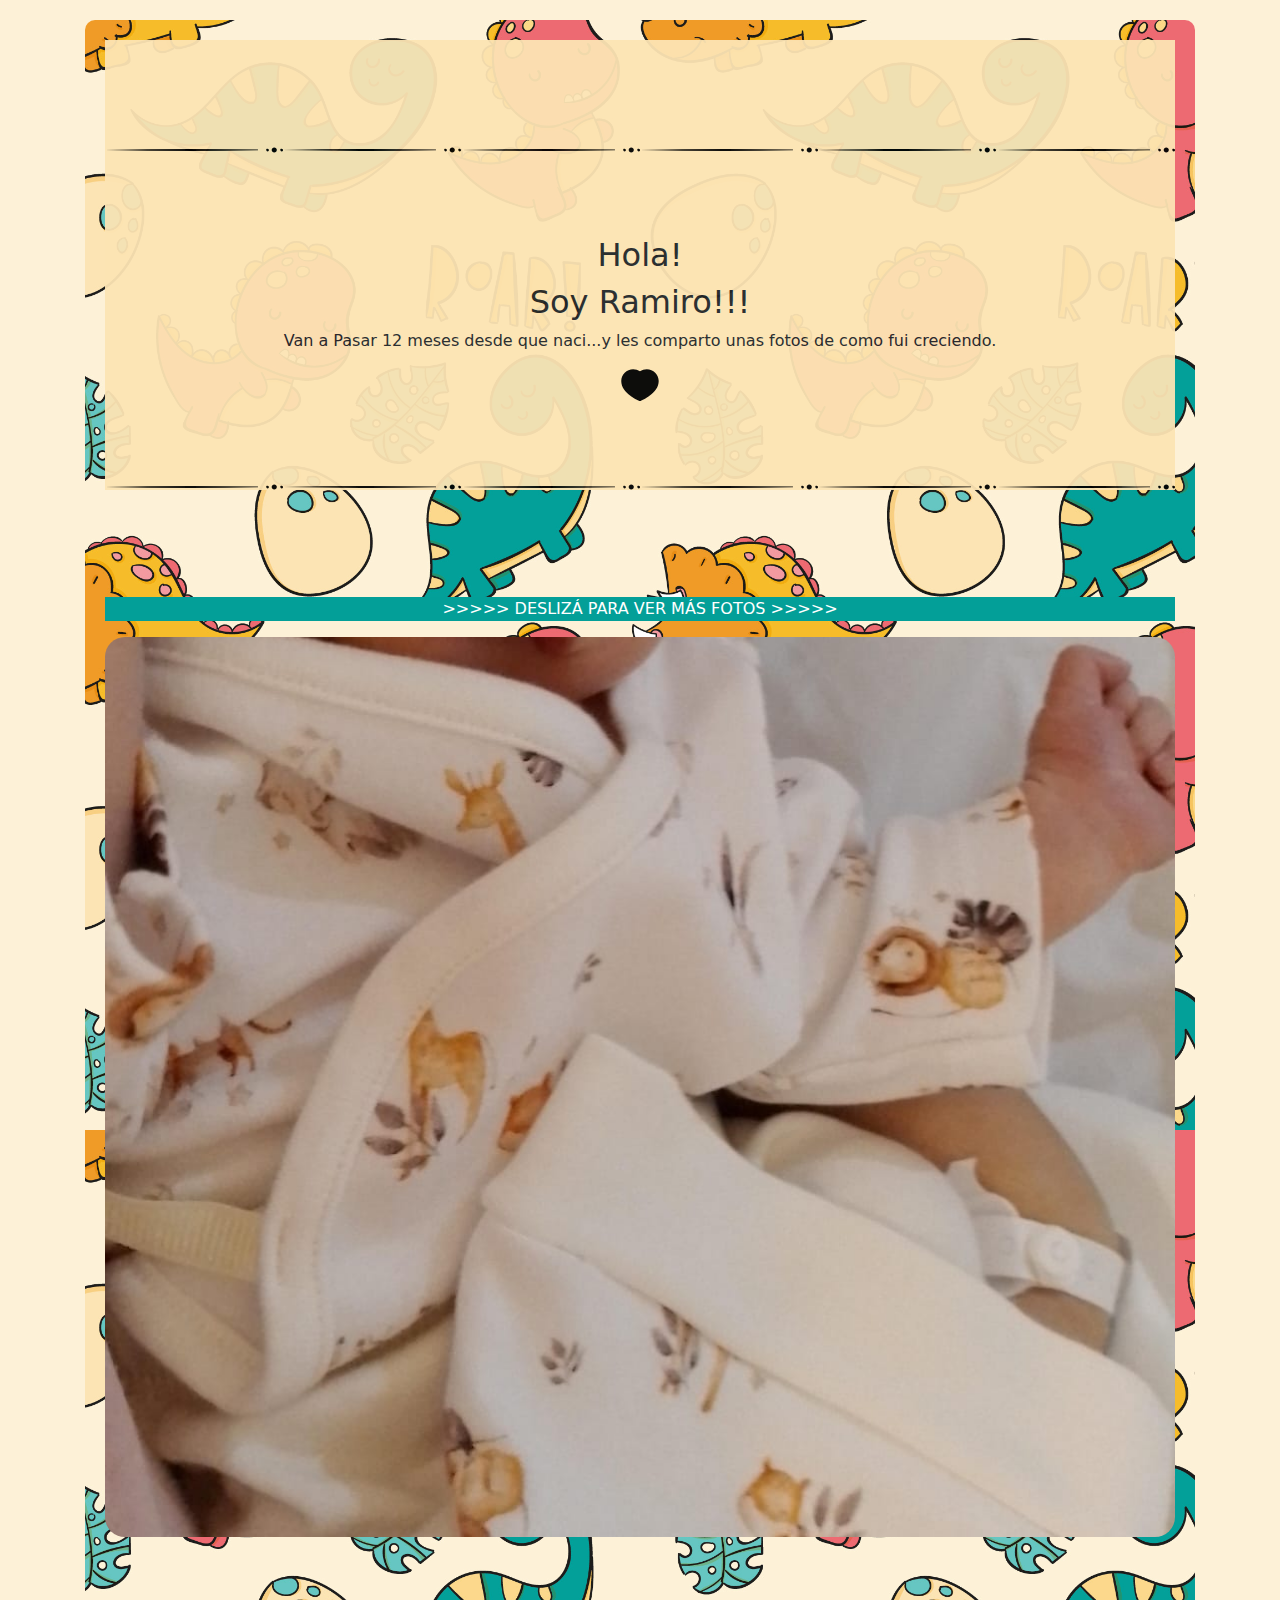
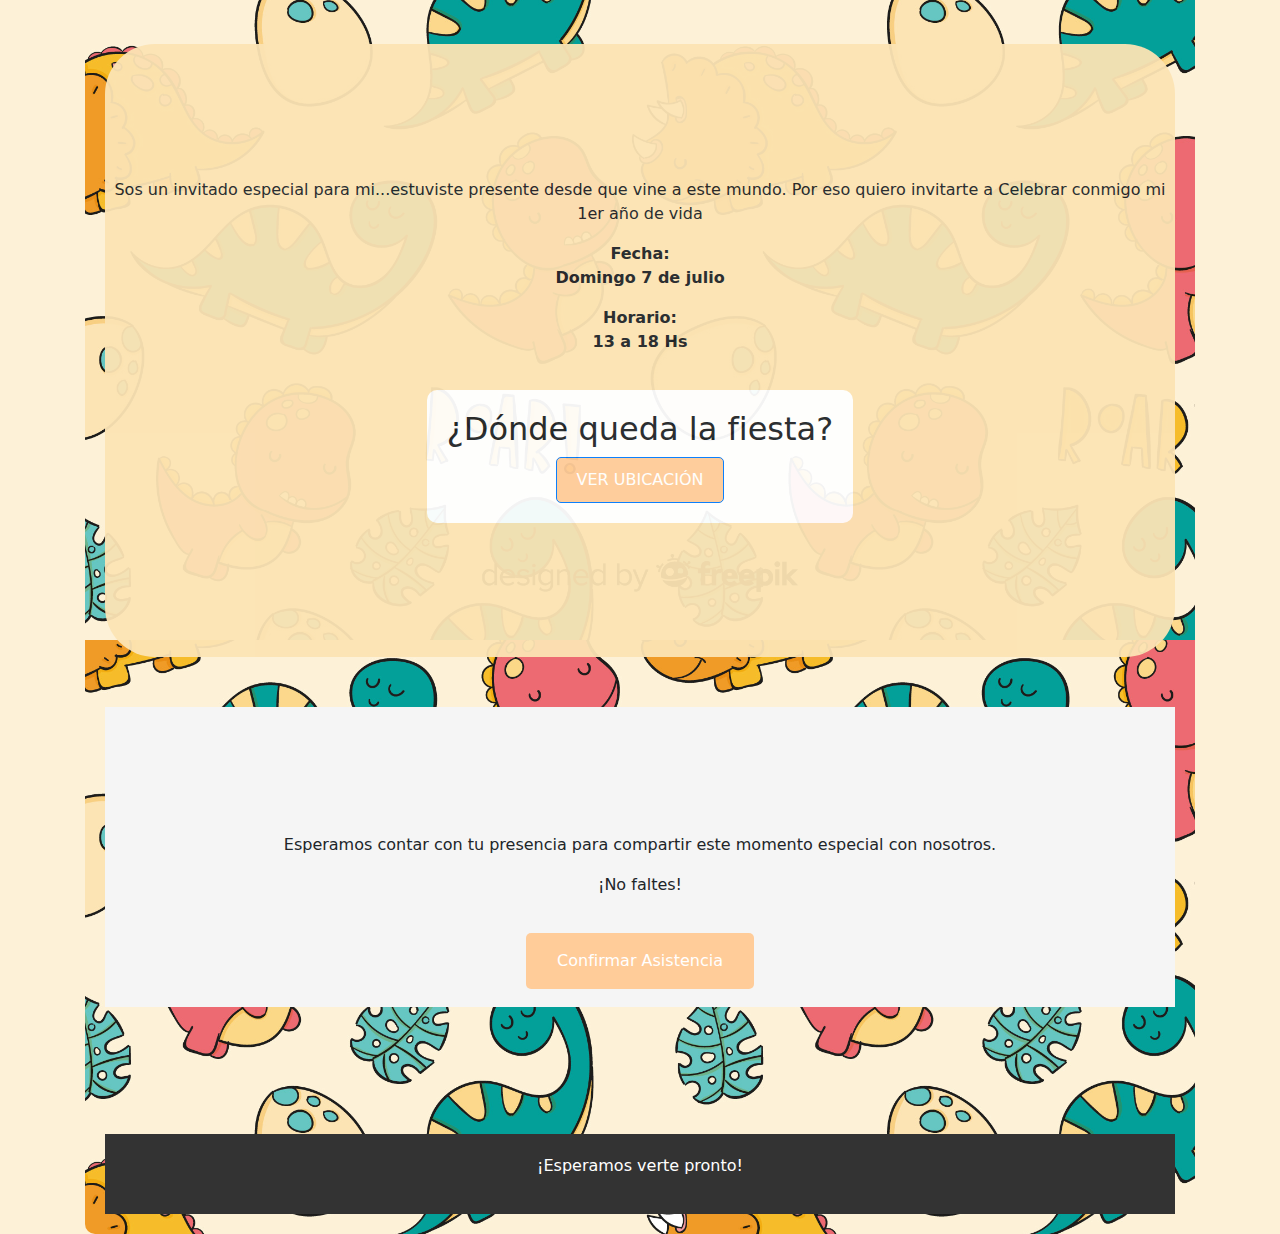
==== pagina-principal.html @ e13255d9 "Update pagina-principal.html" ====
<!DOCTYPE html>
<html lang="es">

<head>
  <meta charset="UTF-8">
  <meta name="viewport" content="width=device-width, initial-scale=1.0">
  <title>¡Invitación al Primer Añito de Ramiro Mena!</title>
  <link rel="stylesheet" href="https://stackpath.bootstrapcdn.com/bootstrap/4.5.2/css/bootstrap.min.css">
  <link rel="stylesheet" href="styles.css">
  <link rel="preconnect" href="https://fonts.googleapis.com">
<link rel="preconnect" href="https://fonts.gstatic.com" crossorigin>
<link href="https://fonts.googleapis.com/css2?family=Roboto+Condensed:ital,wght@0,100..900;1,100..900&display=swap" rel="stylesheet">
</head>

<body>
  <div class="container">
    <!-- <div class="header">
            <h1>¡Invitación al Primer Añito de Ramiro!</h1>
        </div> -->
    <div class="content">
      <section class="bienvenida">
        <div class="adornos-divisor d-flex justify-content-between"><svg xmlns="http://www.w3.org/2000/svg" width=""
            height="6" viewBox="0 0 206 6" fill=""
            data-inject-url="https://www.fixdate.io/invitacion-final/Casamiento-RomiyAri/img/adorno_divisor.svg"
            class="injectable adorno-borde">

            <g clip-path="url(#clip0_301_899)">
              <path
                d="M0.09 3.04997C58.75 4.19997 117.68 4.43997 176.34 3.37997C176.89 3.37997 176.89 2.52997 176.34 2.51997C117.68 1.46997 58.75 1.69997 0.09 2.85997C-0.03 2.85997 -0.03 3.04997 0.09 3.04997Z">
              </path>
              <path
                d="M198.47 2.96C198.47 1.36 197.11 0 195.51 0C193.91 0 192.55 1.35 192.55 2.96C192.55 4.57 193.91 5.92 195.51 5.92C197.11 5.92 198.47 4.57 198.47 2.96Z">
              </path>
              <path
                d="M189.48 2.51999C189.48 2.51999 186.2 0.519992 186.2 2.51999C186.2 5.51999 189.48 5.51999 189.48 2.51999Z">
              </path>
              <path
                d="M205.76 2.51999C205.76 2.51999 202.48 0.519992 202.48 2.51999C202.48 5.51999 205.76 5.51999 205.76 2.51999Z">
              </path>
            </g>

          </svg><svg xmlns="http://www.w3.org/2000/svg" width="" height="6" viewBox="0 0 206 6" fill=""
            data-inject-url="https://www.fixdate.io/invitacion-final/Casamiento-RomiyAri/img/adorno_divisor.svg"
            class="injectable adorno-borde">

            <g clip-path="url(#clip0_301_899)">
              <path
                d="M0.09 3.04997C58.75 4.19997 117.68 4.43997 176.34 3.37997C176.89 3.37997 176.89 2.52997 176.34 2.51997C117.68 1.46997 58.75 1.69997 0.09 2.85997C-0.03 2.85997 -0.03 3.04997 0.09 3.04997Z">
              </path>
              <path
                d="M198.47 2.96C198.47 1.36 197.11 0 195.51 0C193.91 0 192.55 1.35 192.55 2.96C192.55 4.57 193.91 5.92 195.51 5.92C197.11 5.92 198.47 4.57 198.47 2.96Z">
              </path>
              <path
                d="M189.48 2.51999C189.48 2.51999 186.2 0.519992 186.2 2.51999C186.2 5.51999 189.48 5.51999 189.48 2.51999Z">
              </path>
              <path
                d="M205.76 2.51999C205.76 2.51999 202.48 0.519992 202.48 2.51999C202.48 5.51999 205.76 5.51999 205.76 2.51999Z">
              </path>
            </g>

          </svg><svg xmlns="http://www.w3.org/2000/svg" width="" height="6" viewBox="0 0 206 6" fill=""
            data-inject-url="https://www.fixdate.io/invitacion-final/Casamiento-RomiyAri/img/adorno_divisor.svg"
            class="injectable adorno-borde">

            <g clip-path="url(#clip0_301_899)">
              <path
                d="M0.09 3.04997C58.75 4.19997 117.68 4.43997 176.34 3.37997C176.89 3.37997 176.89 2.52997 176.34 2.51997C117.68 1.46997 58.75 1.69997 0.09 2.85997C-0.03 2.85997 -0.03 3.04997 0.09 3.04997Z">
              </path>
              <path
                d="M198.47 2.96C198.47 1.36 197.11 0 195.51 0C193.91 0 192.55 1.35 192.55 2.96C192.55 4.57 193.91 5.92 195.51 5.92C197.11 5.92 198.47 4.57 198.47 2.96Z">
              </path>
              <path
                d="M189.48 2.51999C189.48 2.51999 186.2 0.519992 186.2 2.51999C186.2 5.51999 189.48 5.51999 189.48 2.51999Z">
              </path>
              <path
                d="M205.76 2.51999C205.76 2.51999 202.48 0.519992 202.48 2.51999C202.48 5.51999 205.76 5.51999 205.76 2.51999Z">
              </path>
            </g>

          </svg><svg xmlns="http://www.w3.org/2000/svg" width="" height="6" viewBox="0 0 206 6" fill=""
            data-inject-url="https://www.fixdate.io/invitacion-final/Casamiento-RomiyAri/img/adorno_divisor.svg"
            class="injectable adorno-borde">

            <g clip-path="url(#clip0_301_899)">
              <path
                d="M0.09 3.04997C58.75 4.19997 117.68 4.43997 176.34 3.37997C176.89 3.37997 176.89 2.52997 176.34 2.51997C117.68 1.46997 58.75 1.69997 0.09 2.85997C-0.03 2.85997 -0.03 3.04997 0.09 3.04997Z">
              </path>
              <path
                d="M198.47 2.96C198.47 1.36 197.11 0 195.51 0C193.91 0 192.55 1.35 192.55 2.96C192.55 4.57 193.91 5.92 195.51 5.92C197.11 5.92 198.47 4.57 198.47 2.96Z">
              </path>
              <path
                d="M189.48 2.51999C189.48 2.51999 186.2 0.519992 186.2 2.51999C186.2 5.51999 189.48 5.51999 189.48 2.51999Z">
              </path>
              <path
                d="M205.76 2.51999C205.76 2.51999 202.48 0.519992 202.48 2.51999C202.48 5.51999 205.76 5.51999 205.76 2.51999Z">
              </path>
            </g>

          </svg><svg xmlns="http://www.w3.org/2000/svg" width="" height="6" viewBox="0 0 206 6" fill=""
            data-inject-url="https://www.fixdate.io/invitacion-final/Casamiento-RomiyAri/img/adorno_divisor.svg"
            class="injectable adorno-borde">

            <g clip-path="url(#clip0_301_899)">
              <path
                d="M0.09 3.04997C58.75 4.19997 117.68 4.43997 176.34 3.37997C176.89 3.37997 176.89 2.52997 176.34 2.51997C117.68 1.46997 58.75 1.69997 0.09 2.85997C-0.03 2.85997 -0.03 3.04997 0.09 3.04997Z">
              </path>
              <path
                d="M198.47 2.96C198.47 1.36 197.11 0 195.51 0C193.91 0 192.55 1.35 192.55 2.96C192.55 4.57 193.91 5.92 195.51 5.92C197.11 5.92 198.47 4.57 198.47 2.96Z">
              </path>
              <path
                d="M189.48 2.51999C189.48 2.51999 186.2 0.519992 186.2 2.51999C186.2 5.51999 189.48 5.51999 189.48 2.51999Z">
              </path>
              <path
                d="M205.76 2.51999C205.76 2.51999 202.48 0.519992 202.48 2.51999C202.48 5.51999 205.76 5.51999 205.76 2.51999Z">
              </path>
            </g>

          </svg><svg xmlns="http://www.w3.org/2000/svg" width="" height="6" viewBox="0 0 206 6" fill=""
            data-inject-url="https://www.fixdate.io/invitacion-final/Casamiento-RomiyAri/img/adorno_divisor.svg"
            class="injectable adorno-borde">

            <g clip-path="url(#clip0_301_899)">
              <path
                d="M0.09 3.04997C58.75 4.19997 117.68 4.43997 176.34 3.37997C176.89 3.37997 176.89 2.52997 176.34 2.51997C117.68 1.46997 58.75 1.69997 0.09 2.85997C-0.03 2.85997 -0.03 3.04997 0.09 3.04997Z">
              </path>
              <path
                d="M198.47 2.96C198.47 1.36 197.11 0 195.51 0C193.91 0 192.55 1.35 192.55 2.96C192.55 4.57 193.91 5.92 195.51 5.92C197.11 5.92 198.47 4.57 198.47 2.96Z">
              </path>
              <path
                d="M189.48 2.51999C189.48 2.51999 186.2 0.519992 186.2 2.51999C186.2 5.51999 189.48 5.51999 189.48 2.51999Z">
              </path>
              <path
                d="M205.76 2.51999C205.76 2.51999 202.48 0.519992 202.48 2.51999C202.48 5.51999 205.76 5.51999 205.76 2.51999Z">
              </path>
            </g>

          </svg></div>
        <div class="texto-bienvenida">
          <h2>Hola!</h2>
          <h2>Soy Ramiro!!!</h2>
          <p>Van a Pasar 12 meses desde que naci...y les comparto unas fotos de como fui creciendo.</p>
          <div class="corazon-falta">
            <svg xmlns="http://www.w3.org/2000/svg" viewBox="0 0 38 32" width="38" height="32"
              preserveAspectRatio="xMidYMid meet"
              style="width: 100%; height: 100%; transform: translate3d(0px, 0px, 0px);">
              <defs>
                <clipPath id="__lottie_element_45">
                  <rect width="38" height="32" x="0" y="0"></rect>
                </clipPath>
              </defs>
              <g clip-path="url(#__lottie_element_45)">
                <g class="corazon"
                  transform="matrix(0.8281881213188171,0,0,0.8281881213188171,3.2843027114868164,2.694329261779785)"
                  opacity="1" style="display: block;">
                  <g opacity="1" transform="matrix(1,0,0,1,18.97599983215332,16.06599998474121)">
                    <path fill="rgb(0,0,0)" fill-opacity="1"
                      d=" M-1.1369999647140503,15.593999862670898 C-0.7720000147819519,15.741999626159668 -0.38600000739097595,15.815999984741211 0.0010000000474974513,15.815999984741211 C0.3869999945163727,15.815999984741211 0.7730000019073486,15.741999626159668 1.1369999647140503,15.593999862670898 C1.8550000190734863,15.300999641418457 18.725000381469727,8.284000396728516 18.725000381469727,-4.073999881744385 C18.725000381469727,-10.550000190734863 13.385000228881836,-15.815999984741211 6.820000171661377,-15.815999984741211 C4.349999904632568,-15.815999984741211 1.9789999723434448,-15.067000389099121 0.0010000000474974513,-13.70199966430664 C-1.9780000448226929,-15.067000389099121 -4.348999977111816,-15.815999984741211 -6.817999839782715,-15.815999984741211 C-13.383999824523926,-15.815999984741211 -18.725000381469727,-10.550000190734863 -18.725000381469727,-4.073999881744385 C-18.725000381469727,8.284000396728516 -1.8550000190734863,15.300999641418457 -1.1369999647140503,15.593999862670898z">
                    </path>
                  </g>
                </g>
              </g>
            </svg>
          </div>
        </div>

        <div class="adornos-divisor d-flex justify-content-between"><svg xmlns="http://www.w3.org/2000/svg" width=""
            height="6" viewBox="0 0 206 6" fill=""
            data-inject-url="https://www.fixdate.io/invitacion-final/Casamiento-RomiyAri/img/adorno_divisor.svg"
            class="injectable adorno-borde">

            <g clip-path="url(#clip0_301_899)">
              <path
                d="M0.09 3.04997C58.75 4.19997 117.68 4.43997 176.34 3.37997C176.89 3.37997 176.89 2.52997 176.34 2.51997C117.68 1.46997 58.75 1.69997 0.09 2.85997C-0.03 2.85997 -0.03 3.04997 0.09 3.04997Z">
              </path>
              <path
                d="M198.47 2.96C198.47 1.36 197.11 0 195.51 0C193.91 0 192.55 1.35 192.55 2.96C192.55 4.57 193.91 5.92 195.51 5.92C197.11 5.92 198.47 4.57 198.47 2.96Z">
              </path>
              <path
                d="M189.48 2.51999C189.48 2.51999 186.2 0.519992 186.2 2.51999C186.2 5.51999 189.48 5.51999 189.48 2.51999Z">
              </path>
              <path
                d="M205.76 2.51999C205.76 2.51999 202.48 0.519992 202.48 2.51999C202.48 5.51999 205.76 5.51999 205.76 2.51999Z">
              </path>
            </g>

          </svg><svg xmlns="http://www.w3.org/2000/svg" width="" height="6" viewBox="0 0 206 6" fill=""
            data-inject-url="https://www.fixdate.io/invitacion-final/Casamiento-RomiyAri/img/adorno_divisor.svg"
            class="injectable adorno-borde">

            <g clip-path="url(#clip0_301_899)">
              <path
                d="M0.09 3.04997C58.75 4.19997 117.68 4.43997 176.34 3.37997C176.89 3.37997 176.89 2.52997 176.34 2.51997C117.68 1.46997 58.75 1.69997 0.09 2.85997C-0.03 2.85997 -0.03 3.04997 0.09 3.04997Z">
              </path>
              <path
                d="M198.47 2.96C198.47 1.36 197.11 0 195.51 0C193.91 0 192.55 1.35 192.55 2.96C192.55 4.57 193.91 5.92 195.51 5.92C197.11 5.92 198.47 4.57 198.47 2.96Z">
              </path>
              <path
                d="M189.48 2.51999C189.48 2.51999 186.2 0.519992 186.2 2.51999C186.2 5.51999 189.48 5.51999 189.48 2.51999Z">
              </path>
              <path
                d="M205.76 2.51999C205.76 2.51999 202.48 0.519992 202.48 2.51999C202.48 5.51999 205.76 5.51999 205.76 2.51999Z">
              </path>
            </g>

          </svg><svg xmlns="http://www.w3.org/2000/svg" width="" height="6" viewBox="0 0 206 6" fill=""
            data-inject-url="https://www.fixdate.io/invitacion-final/Casamiento-RomiyAri/img/adorno_divisor.svg"
            class="injectable adorno-borde">

            <g clip-path="url(#clip0_301_899)">
              <path
                d="M0.09 3.04997C58.75 4.19997 117.68 4.43997 176.34 3.37997C176.89 3.37997 176.89 2.52997 176.34 2.51997C117.68 1.46997 58.75 1.69997 0.09 2.85997C-0.03 2.85997 -0.03 3.04997 0.09 3.04997Z">
              </path>
              <path
                d="M198.47 2.96C198.47 1.36 197.11 0 195.51 0C193.91 0 192.55 1.35 192.55 2.96C192.55 4.57 193.91 5.92 195.51 5.92C197.11 5.92 198.47 4.57 198.47 2.96Z">
              </path>
              <path
                d="M189.48 2.51999C189.48 2.51999 186.2 0.519992 186.2 2.51999C186.2 5.51999 189.48 5.51999 189.48 2.51999Z">
              </path>
              <path
                d="M205.76 2.51999C205.76 2.51999 202.48 0.519992 202.48 2.51999C202.48 5.51999 205.76 5.51999 205.76 2.51999Z">
              </path>
            </g>

          </svg><svg xmlns="http://www.w3.org/2000/svg" width="" height="6" viewBox="0 0 206 6" fill=""
            data-inject-url="https://www.fixdate.io/invitacion-final/Casamiento-RomiyAri/img/adorno_divisor.svg"
            class="injectable adorno-borde">

            <g clip-path="url(#clip0_301_899)">
              <path
                d="M0.09 3.04997C58.75 4.19997 117.68 4.43997 176.34 3.37997C176.89 3.37997 176.89 2.52997 176.34 2.51997C117.68 1.46997 58.75 1.69997 0.09 2.85997C-0.03 2.85997 -0.03 3.04997 0.09 3.04997Z">
              </path>
              <path
                d="M198.47 2.96C198.47 1.36 197.11 0 195.51 0C193.91 0 192.55 1.35 192.55 2.96C192.55 4.57 193.91 5.92 195.51 5.92C197.11 5.92 198.47 4.57 198.47 2.96Z">
              </path>
              <path
                d="M189.48 2.51999C189.48 2.51999 186.2 0.519992 186.2 2.51999C186.2 5.51999 189.48 5.51999 189.48 2.51999Z">
              </path>
              <path
                d="M205.76 2.51999C205.76 2.51999 202.48 0.519992 202.48 2.51999C202.48 5.51999 205.76 5.51999 205.76 2.51999Z">
              </path>
            </g>

          </svg><svg xmlns="http://www.w3.org/2000/svg" width="" height="6" viewBox="0 0 206 6" fill=""
            data-inject-url="https://www.fixdate.io/invitacion-final/Casamiento-RomiyAri/img/adorno_divisor.svg"
            class="injectable adorno-borde">

            <g clip-path="url(#clip0_301_899)">
              <path
                d="M0.09 3.04997C58.75 4.19997 117.68 4.43997 176.34 3.37997C176.89 3.37997 176.89 2.52997 176.34 2.51997C117.68 1.46997 58.75 1.69997 0.09 2.85997C-0.03 2.85997 -0.03 3.04997 0.09 3.04997Z">
              </path>
              <path
                d="M198.47 2.96C198.47 1.36 197.11 0 195.51 0C193.91 0 192.55 1.35 192.55 2.96C192.55 4.57 193.91 5.92 195.51 5.92C197.11 5.92 198.47 4.57 198.47 2.96Z">
              </path>
              <path
                d="M189.48 2.51999C189.48 2.51999 186.2 0.519992 186.2 2.51999C186.2 5.51999 189.48 5.51999 189.48 2.51999Z">
              </path>
              <path
                d="M205.76 2.51999C205.76 2.51999 202.48 0.519992 202.48 2.51999C202.48 5.51999 205.76 5.51999 205.76 2.51999Z">
              </path>
            </g>

          </svg><svg xmlns="http://www.w3.org/2000/svg" width="" height="6" viewBox="0 0 206 6" fill=""
            data-inject-url="https://www.fixdate.io/invitacion-final/Casamiento-RomiyAri/img/adorno_divisor.svg"
            class="injectable adorno-borde">

            <g clip-path="url(#clip0_301_899)">
              <path
                d="M0.09 3.04997C58.75 4.19997 117.68 4.43997 176.34 3.37997C176.89 3.37997 176.89 2.52997 176.34 2.51997C117.68 1.46997 58.75 1.69997 0.09 2.85997C-0.03 2.85997 -0.03 3.04997 0.09 3.04997Z">
              </path>
              <path
                d="M198.47 2.96C198.47 1.36 197.11 0 195.51 0C193.91 0 192.55 1.35 192.55 2.96C192.55 4.57 193.91 5.92 195.51 5.92C197.11 5.92 198.47 4.57 198.47 2.96Z">
              </path>
              <path
                d="M189.48 2.51999C189.48 2.51999 186.2 0.519992 186.2 2.51999C186.2 5.51999 189.48 5.51999 189.48 2.51999Z">
              </path>
              <path
                d="M205.76 2.51999C205.76 2.51999 202.48 0.519992 202.48 2.51999C202.48 5.51999 205.76 5.51999 205.76 2.51999Z">
              </path>
            </g>

          </svg></div>
      </section>
      <!-- <section class="galeria">
                <div class="carousel-container">
                    <div id="carouselExampleControls" class="carousel slide" data-ride="carousel" data-interval="2000">
                        <div class="carousel-inner">
                            <div class="carousel-item active">
                                <img src="assets/imagenes_ramiro/1.jpeg" class="d-block w-100" alt="...">
                            </div>
                            <div class="carousel-item">
                                <img src="assets/imagenes_ramiro/2.jpeg" class="d-block w-100" alt="...">
                            </div>
                            <div class="carousel-item">
                                <img src="assets/imagenes_ramiro/3.jpeg" class="d-block w-100" alt="...">
                            </div>
                            <div class="carousel-item">
                                <img src="assets/imagenes_ramiro/4.jpeg" class="d-block w-100" alt="...">
                            </div>
                            <div class="carousel-item">
                                <img src="assets/imagenes_ramiro/5.jpeg" class="d-block w-100" alt="...">
                            </div>
                            <div class="carousel-item">
                                <img src="assets/imagenes_ramiro/6.jpeg" class="d-block w-100" alt="...">
                            </div>

                        </div>
                        <a class="carousel-control-prev" href="#carouselExampleControls" role="button" data-slide="prev">
                            <span class="carousel-control-prev-icon" aria-hidden="true"></span>
                            <span class="sr-only">Previous</span>
                        </a>
                        <a class="carousel-control-next" href="#carouselExampleControls" role="button" data-slide="next">
                            <span class="carousel-control-next-icon" aria-hidden="true"></span>
                            <span class="sr-only">Next</span>
                        </a>
                    </div>
                </div>
            </section> -->

      <section class="nueva-galeria">

      </section>
      <div class="contenedor-desli">
        <p>>>>>> DESLIZÁ PARA VER MÁS FOTOS >>>>></p>
      </div>
      <div class="slider-container">
        <img class="slider-item" src="assets/imagenes_ramiro/1.jpeg" />
        <img class="slider-item" src="assets/imagenes_ramiro/2.jpeg" />
        <img class="slider-item" src="assets/imagenes_ramiro/3.jpeg" />
        <img class="slider-item" src="assets/imagenes_ramiro/4.jpeg" />
        <img class="slider-item" src="assets/imagenes_ramiro/5.jpeg" />
        <img class="slider-item" src="assets/imagenes_ramiro/6.jpeg" />
      </div>

      <section class="fecha-lugar">
        <div class="contenedor-lugar">
          <p>Sos un invitado especial para mi...estuviste presente desde que vine a este mundo. Por eso quiero invitarte a Celebrar conmigo mi 1er año de vida</p>
          <p style="font-weight: bold;">Fecha:<br> Domingo 7 de julio</p>
          <p style="font-weight: bold;">Horario:<br> 13 a 18 Hs</p>
          <div class="location">
            <h2>¿Dónde queda la fiesta?</h2>
            <!-- Botón para redirigir a otra página -->
            <div class="map-button">
              <a href="ubicacion.html" class="btn btn-primary">VER UBICACIÓN</a>
            </div>
          </div>
        </div>
      </section>
      <section class="te-esperamos">
        <div class="contenedor-teesperamos">
          <p>Esperamos contar con tu presencia para compartir este momento especial con nosotros.</p>
          <p>¡No faltes!</p>
          <div class="confirm-button">
            <a href="confirmar-asistencia.html" class="btn">Confirmar Asistencia</a>
          </div>
        </div>
      </section>
      <section>
        <div class="footer">
          <p>¡Esperamos verte pronto!</p>
        </div>
      </section>


      <script src="https://code.jquery.com/jquery-3.5.1.slim.min.js"></script>
      <script src="https://cdn.jsdelivr.net/npm/@popperjs/core@2.5.4/dist/umd/popper.min.js"></script>
      <script src="https://stackpath.bootstrapcdn.com/bootstrap/4.5.2/js/bootstrap.min.js"></script>
      <script src="script.js"></script>
</body>

</html>
---- styles.css ----
/* Estilos generales */

@import url('https://fonts.googleapis.com/css2?family=Roboto+Condensed:ital,wght@0,100..900;1,100..900&display=swap');

.roboto-condensed {
    font-family: "Roboto Condensed", sans-serif;
    font-optical-sizing: auto;
    font-style: normal;
  }

body {
    margin: 0;
    font-family: system-ui, -apple-system, BlinkMacSystemFont, 'Segoe UI', Roboto, Oxygen, Ubuntu, Cantarell, 'Open Sans', 'Helvetica Neue', sans-serif;
    background-color: #FDF1D7;
    
}

/* Estilos para el encabezado */
.header {
    background-color: #ffcc99;
    padding: 20px;
    text-align: center;
    display: grid;
    grid-template-columns: repeat(auto-fit, minmax(100px, 1fr));
    gap: 10px;
}

.header h1 {
    margin: 0;
}

.header img {
    width: 100%;
    height: auto;
}

/* Estilos para el contenido de la invitación */
.content {
    padding: 20px;
    background-image: url('./assets/imagenes/2659023.jpg');
    background-repeat: repeat;
    background-size: contain;
    border-radius: 10px;
    margin-top: 20px;
}

/* Estilos para las imágenes de dinosaurios */
.dinosaur-images {
    display: grid;
    grid-template-columns: repeat(auto-fit, minmax(100px, 1fr));
    gap: 10px;
}

.dinosaur-images img {
    width: 100%;
    height: auto;
}

/* Estilos para la ubicación del evento */
.location {
    padding: 20px;
    background-color: #fff;
    border-radius: 10px;
    margin-top: 20px;
}

/* Estilos para el contenedor del mapa */
.map-container {
    border-radius: 10px;
    overflow: hidden;
    margin-top: 10px;
    box-shadow: 0px 0px 10px rgba(0, 0, 0, 0.1);
}

/* Estilos para el pie de página */
.footer {
    background-color: #333;
    color: #fff;
    text-align: center;
    padding: 20px;
    margin-top: 20px;
}

/* Estilos para el botón de confirmar asistencia */
.confirm-button {
    text-align: center;
    margin-top: 20px;
}

.confirm-button .btn {
    padding: 15px 30px;
    background-color: #ffcc99;
    color: #fff;
    text-decoration: none;
    border-radius: 5px;
    transition: background-color 0.3s ease;
}

.confirm-button .btn:hover {
    background-color: #ff9966;
}

/* Estilos para la sección de bienvenida */
.welcome-container {
    display: flex;
    justify-content: center;
    align-items: center;
    height: 100vh;
}

.welcome-box {
    background-color: #fff;
    border-radius: 10px;
    padding: 30px;
    text-align: center;
    box-shadow: 0px 0px 10px rgba(0, 0, 0, 0.1);
    position: relative; /* Necesario para el efecto de movimiento */
    animation: border-animation 1s infinite; /* Animación para el borde */
}

.welcome-box h1 {
    font-size: 24px;
    margin-bottom: 20px;
}

.options {
    display: flex;
    justify-content: center;
    gap: 20px;
}

.btn {
    display: inline-block;
    padding: 10px 20px;
    background-color: #ffcc99;
    color: #fff;
    text-decoration: none;
    border-radius: 5px;
    transition: background-color 0.3s ease;
}

.btn:hover {
    background-color: #ff9966;
}

.confirmation-container {
    display: flex;
    justify-content: center;
    align-items: center;
    height: 100vh;
}

.confirmation-box {
    background-color: #fff;
    border-radius: 10px;
    padding: 30px;
    text-align: center;
    box-shadow: 0px 0px 10px rgba(0, 0, 0, 0.1);
}

.confirmation-box h1 {
    font-size: 24px;
    margin-bottom: 20px;
}

.options input[type="radio"] {
    margin-right: 10px;
}

#name {
    margin-top: 20px;
    width: 100%;
    padding: 10px;
    box-sizing: border-box;
    border: 1px solid #ccc;
    border-radius: 5px;
}

.confirm-button {
    text-align: center;
    margin-top: 20px;
}

/* Animación para el borde */
@keyframes border-animation {
    0% {
        box-shadow: 0 0 10px rgba(255, 204, 153, 0.5); /* Borde inicial */
    }
    50% {
        box-shadow: 0 0 30px rgba(255, 204, 153, 0.9); /* Borde en la mitad */
    }
    100% {
        box-shadow: 0 0 10px rgba(255, 204, 153, 0.5); /* Borde final */
    }
}

.bienvenida{
    height: 50vh;
    display: flex;
    flex-direction: column;
    background: #FCE4B4;
    opacity: 0.95;

}

.texto-bienvenida{
    display: flex;
    flex-direction: column;
    height: 40vh;
    align-items: center;
    justify-content: center;
    text-align: center;
   
}

.corazon{
    width: 100%;
    height: 100%;
    transform: translate3d(0px, 0px, 0px);
}

.fecha-lugar{
    height: 80vh;
    display: flex;
    flex-direction: column;
    align-items: center;
    align-content: center;
    justify-content: center;
    text-align: center;
    
}

.contenedor-lugar{
    display: flex;
    flex-direction: column;
    align-items: center;
    justify-content: center;
    width: 100%;
    height: 700px;
    border-radius: 50px;
    background-color: #FCE4B4;
    opacity: 0.95;
}

.slider-container {
  display: flex;
  width: 100%;
  height: 100vh;
  overflow-x: scroll;
  border-radius: 20px;
}

.slider-container img {
  flex: 0 0 100%;
  width: 100%;
  object-fit: cover;
  object-position: 20% 100%;
}

.slider-container {
  display: flex;
  width: 100%;
  height:100vh;
  overflow-x: scroll;
  scroll-snap-type: x mandatory;
}

.slider-container img {
  flex: 0 0 100%;
  width: 100%;
  object-fit: cover;
  scroll-snap-align: center;
}

.slider-container img {
  scroll-snap-align: center;
}

.nueva-galeria{
    display: flex;
    flex-direction: column;
    align-items: center;
    justify-content: center;
}
section{
    padding-top: 10%;
}

.te-esperamos{
    display: flex;
    flex-direction: column;
    align-items: center;
    height: 300px;
    width: 100%;
    background-color: whitesmoke;
    text-align: center;
    margin-top: 50px;
    justify-content: center;


}

.contenedor-teesperamos{
    display: flex;
    flex-direction: column;
    width: 80%;
    align-items: center;
    justify-content: center;

}

.ubicacion{
    background-image: url(./assets//imagenes/2659023.jpg);
    background-position: cover;
    display: flex;
    flex-direction: column;
    height: 100vh;
    align-items: center;
    justify-content: top;
}

.confirmation-container{
    background-image: url(./assets/imagenes/2659023.jpg);
}

.contenedor-desli{
    text-align: center;
    background: #039F98;
    color: white;
    font-size:medium;
}
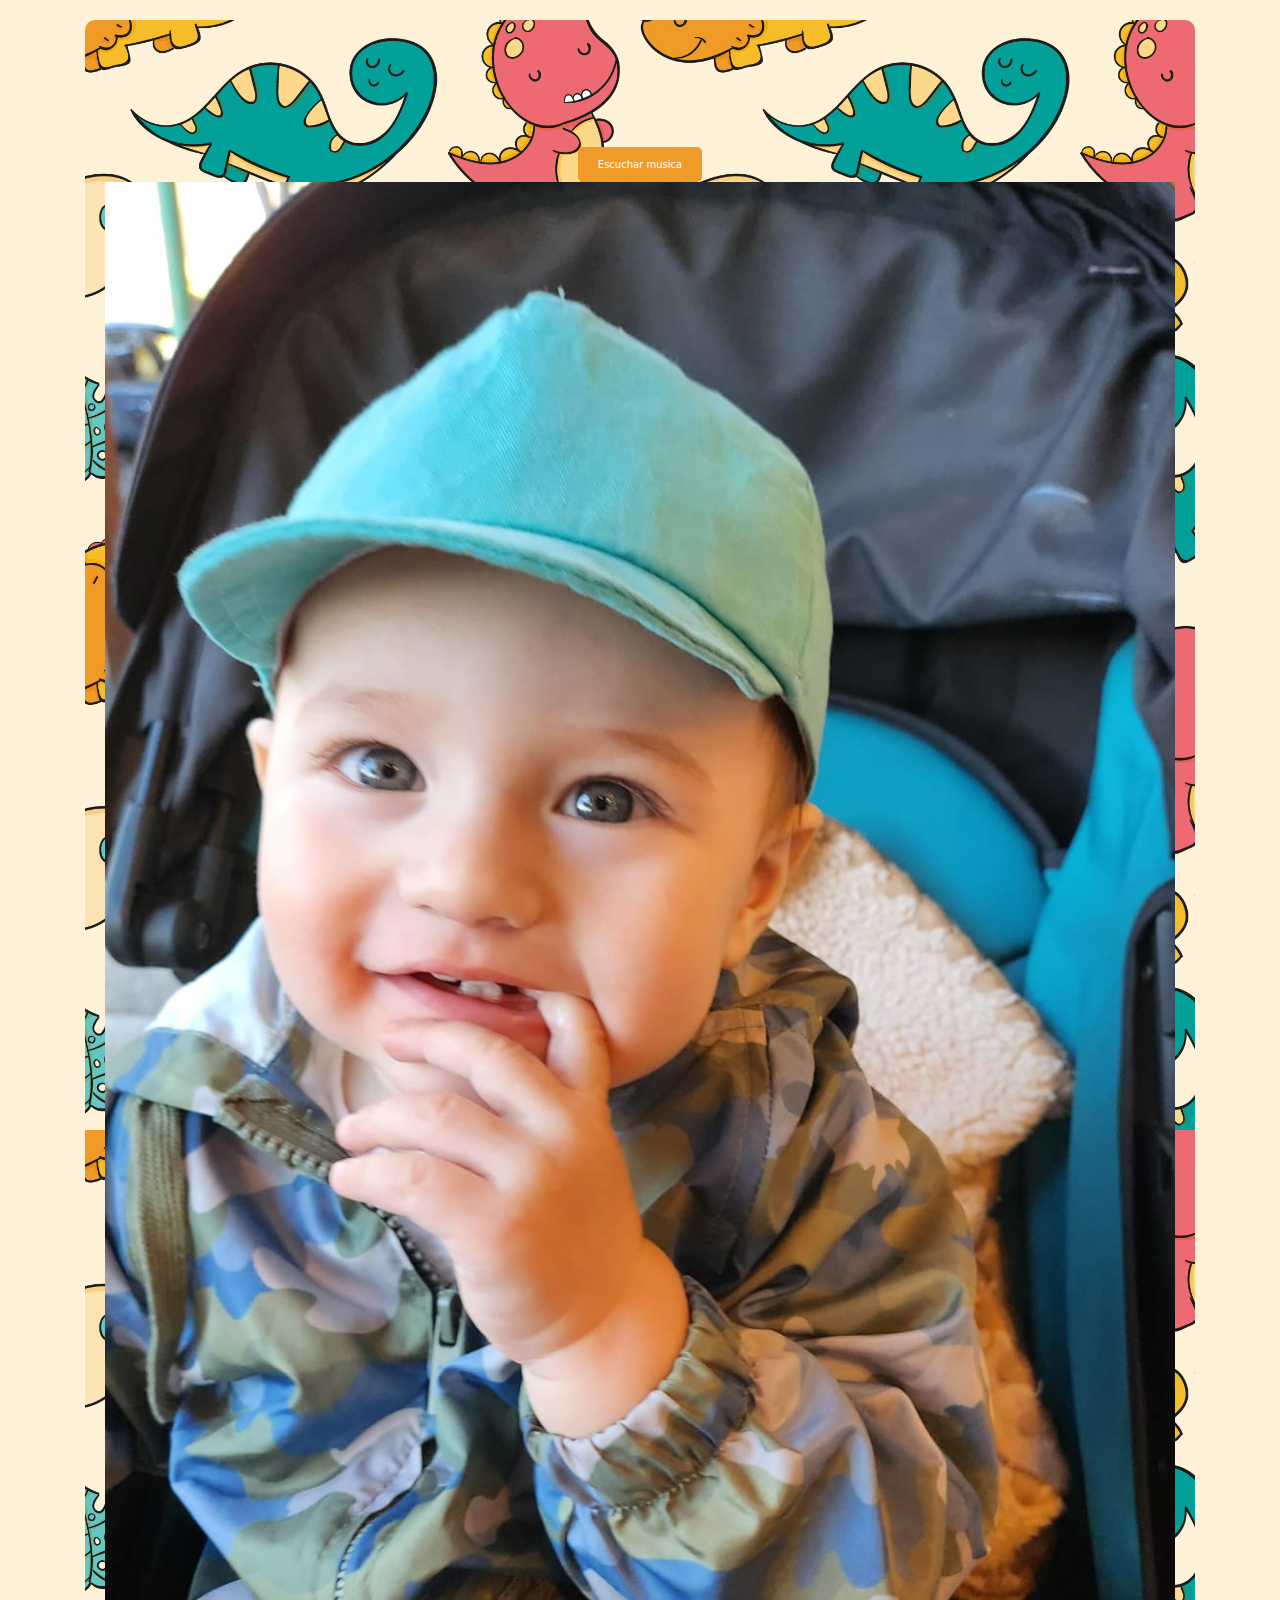
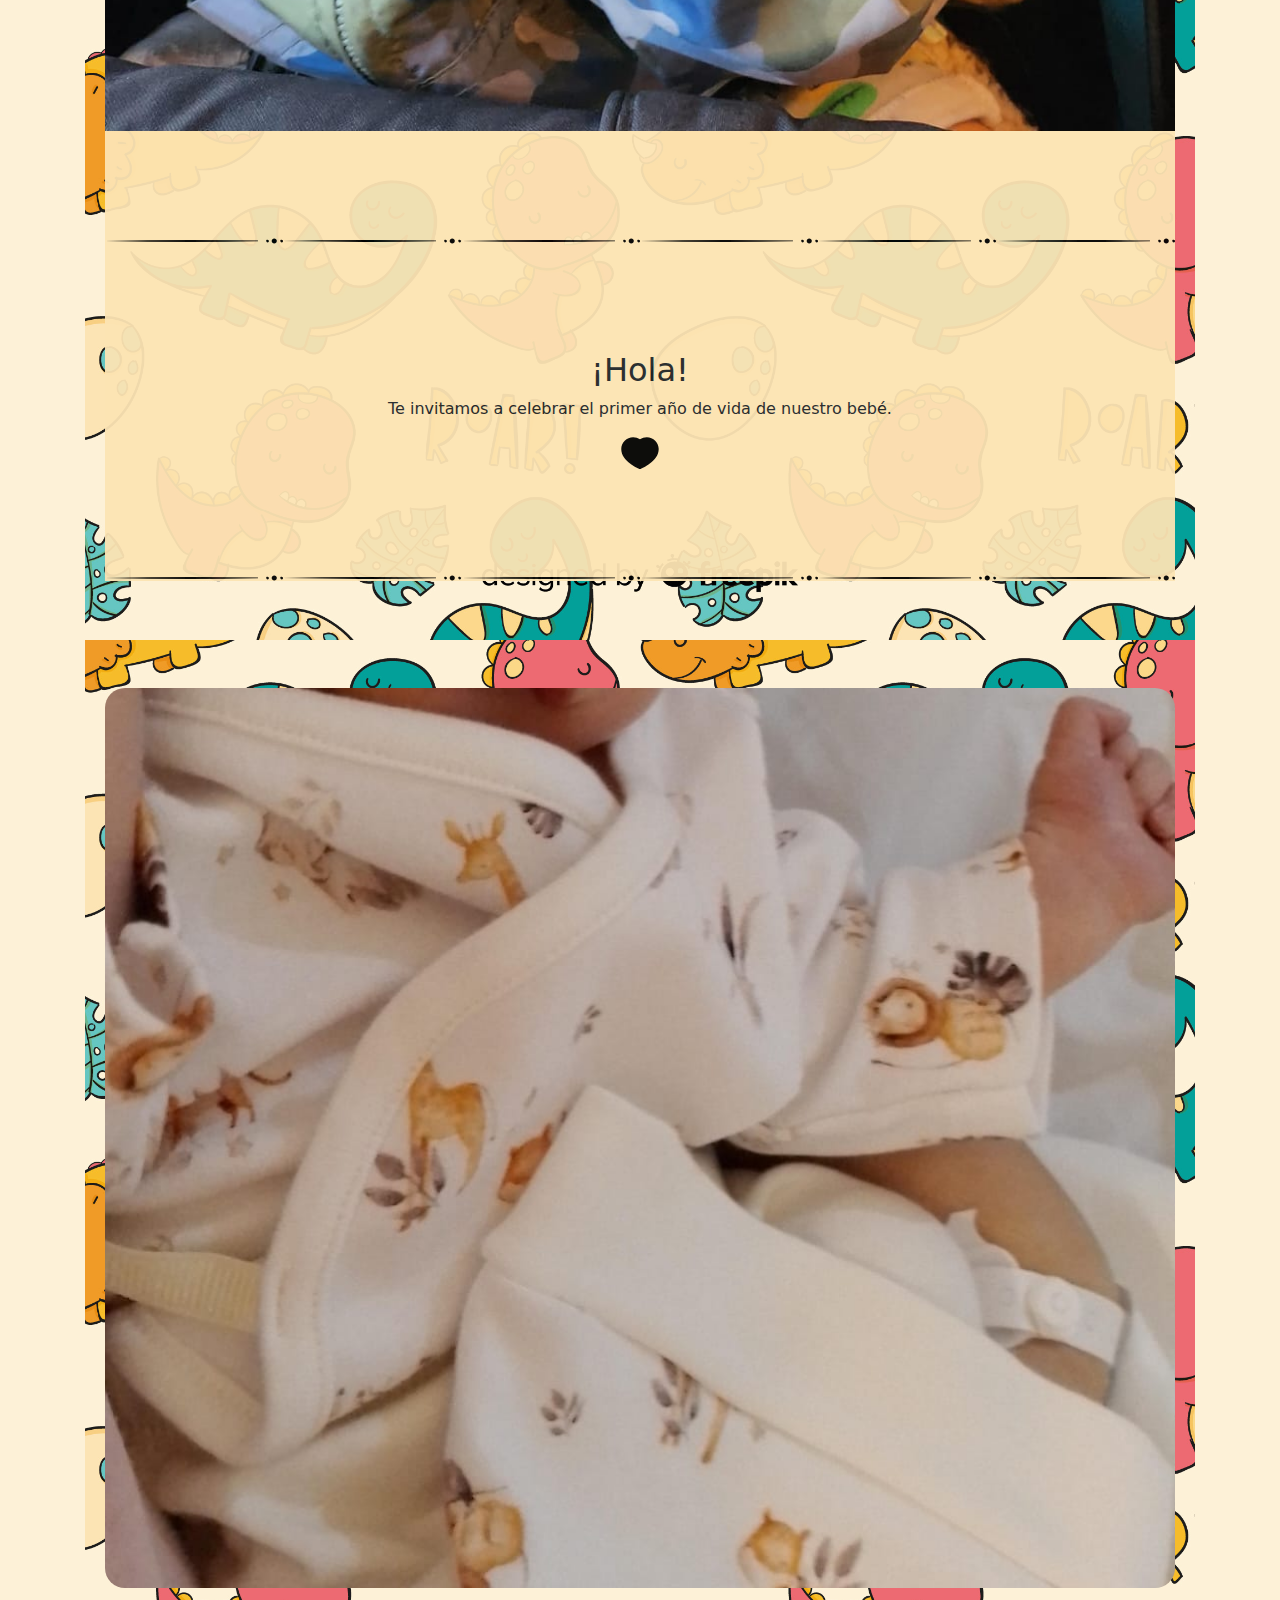
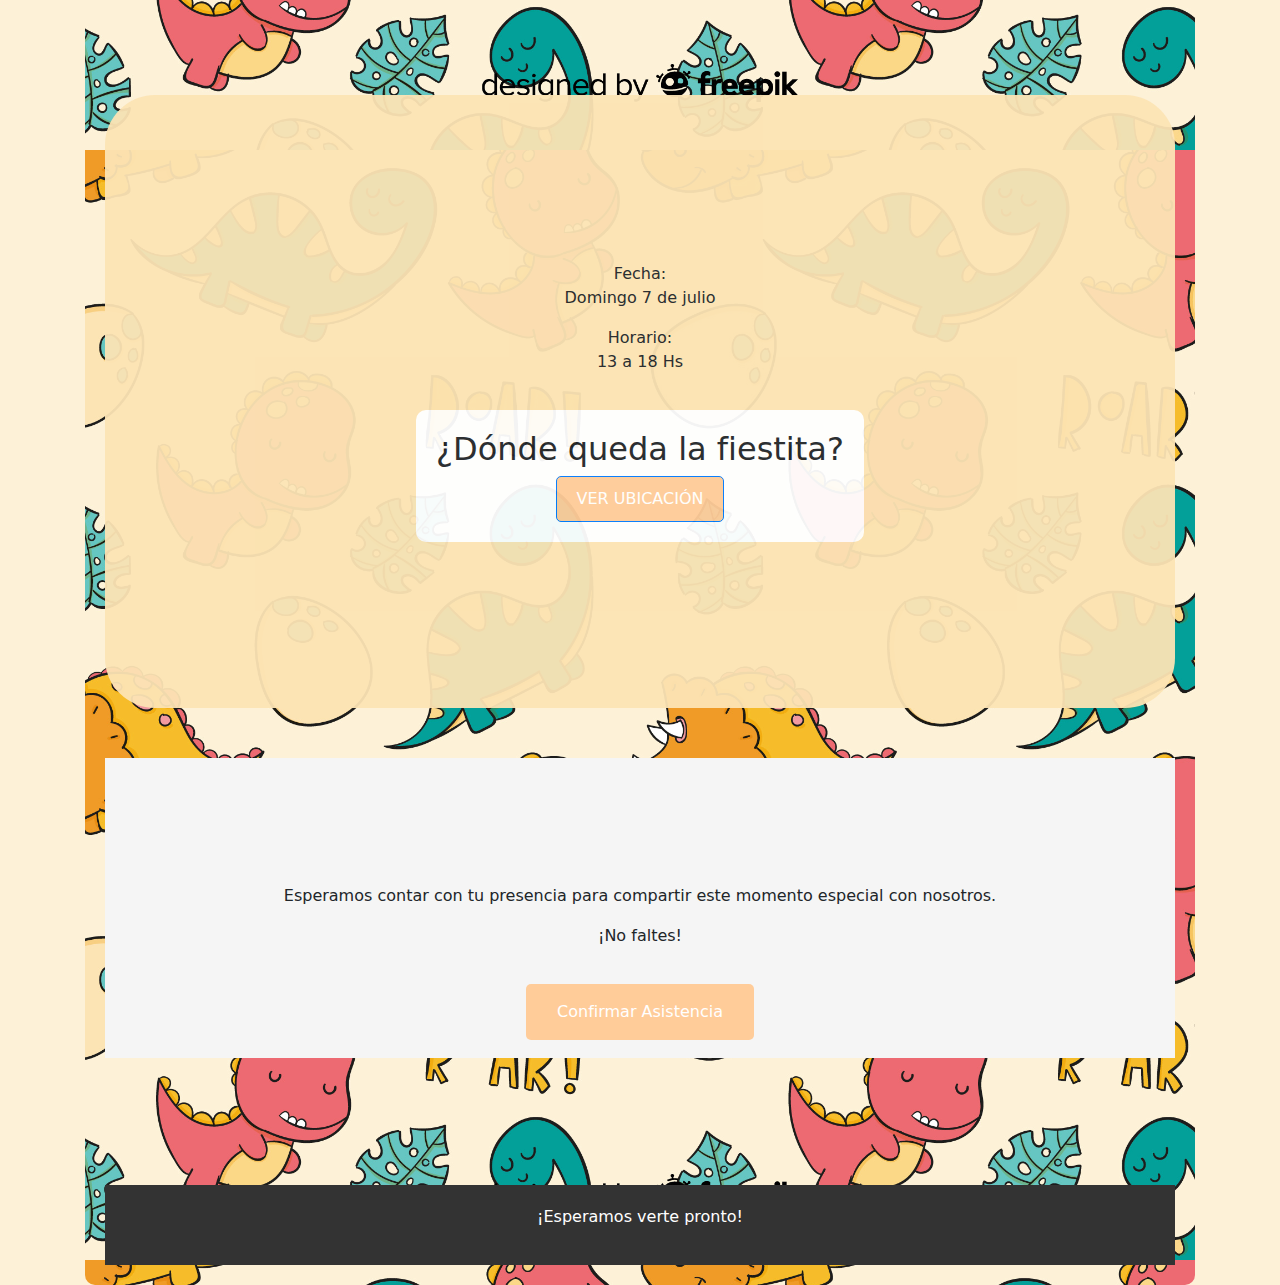
==== commit 570c8b50: "boton musica añadido y funcional, scroll funcional de la galeria, banner agregado" ====
--- a/pagina-principal.html
+++ b/pagina-principal.html
@@ -18,6 +18,16 @@
             <h1>¡Invitación al Primer Añito de Ramiro!</h1>
         </div> -->
     <div class="content">
+      <section class="container-banner">
+        <div class="reproductor">
+          <button id="music-button">Escuchar musica</button>
+            <audio id="background-music" src="./assets/audio/temilla.mp3"></audio>
+        </div>
+        <div class="banner">
+          <img class="img-banner" src="./assets/imagenes_ramiro/7.jpeg" alt="width:100%" srcset="">
+        </div>
+
+      </section>
       <section class="bienvenida">
         <div class="adornos-divisor d-flex justify-content-between"><svg xmlns="http://www.w3.org/2000/svg" width=""
             height="6" viewBox="0 0 206 6" fill=""
@@ -136,9 +146,8 @@
 
           </svg></div>
         <div class="texto-bienvenida">
-          <h2>Hola!</h2>
-          <h2>Soy Ramiro!!!</h2>
-          <p>Van a Pasar 12 meses desde que naci...y les comparto unas fotos de como fui creciendo.</p>
+          <h2>¡Hola!</h2>
+          <p>Te invitamos a celebrar el primer año de vida de nuestro bebé.</p>
           <div class="corazon-falta">
             <svg xmlns="http://www.w3.org/2000/svg" viewBox="0 0 38 32" width="38" height="32"
               preserveAspectRatio="xMidYMid meet"
@@ -319,9 +328,6 @@
       <section class="nueva-galeria">
 
       </section>
-      <div class="contenedor-desli">
-        <p>>>>>> DESLIZÁ PARA VER MÁS FOTOS >>>>></p>
-      </div>
       <div class="slider-container">
         <img class="slider-item" src="assets/imagenes_ramiro/1.jpeg" />
         <img class="slider-item" src="assets/imagenes_ramiro/2.jpeg" />
@@ -333,11 +339,10 @@
 
       <section class="fecha-lugar">
         <div class="contenedor-lugar">
-          <p>Sos un invitado especial para mi...estuviste presente desde que vine a este mundo. Por eso quiero invitarte a Celebrar conmigo mi 1er año de vida</p>
-          <p style="font-weight: bold;">Fecha:<br> Domingo 7 de julio</p>
-          <p style="font-weight: bold;">Horario:<br> 13 a 18 Hs</p>
+          <p>Fecha:<br> Domingo 7 de julio </p>
+          <p>Horario:<br> 13 a 18 Hs</p>
           <div class="location">
-            <h2>¿Dónde queda la fiesta?</h2>
+            <h2>¿Dónde queda la fiestita?</h2>
             <!-- Botón para redirigir a otra página -->
             <div class="map-button">
               <a href="ubicacion.html" class="btn btn-primary">VER UBICACIÓN</a>
@@ -365,6 +370,57 @@
       <script src="https://cdn.jsdelivr.net/npm/@popperjs/core@2.5.4/dist/umd/popper.min.js"></script>
       <script src="https://stackpath.bootstrapcdn.com/bootstrap/4.5.2/js/bootstrap.min.js"></script>
       <script src="script.js"></script>
+      <script>
+        document.addEventListener('DOMContentLoaded', (event) => {
+            const sliderContainer = document.querySelector('.slider-container');
+            const images = document.querySelectorAll('.slider-item');
+            let currentIndex = 0;
+        
+            function showNextImage() {
+                currentIndex = (currentIndex + 1) % images.length;
+                sliderContainer.scrollTo({
+                    left: sliderContainer.clientWidth * currentIndex,
+                    behavior: 'smooth'
+                });
+            }
+        
+            setInterval(showNextImage, 3000); // Cambia cada 3 segundos
+        });
+        </script>
+
+<script>
+  document.addEventListener('DOMContentLoaded', (event) => {
+      const sliderContainer = document.querySelector('.slider-container');
+      const images = document.querySelectorAll('.slider-item');
+      const musicButton = document.getElementById('music-button');
+      const backgroundMusic = document.getElementById('background-music');
+      let currentIndex = 0;
+      let isPlaying = false;
+  
+      function showNextImage() {
+          currentIndex = (currentIndex + 1) % images.length;
+          sliderContainer.scrollTo({
+              left: sliderContainer.clientWidth * currentIndex,
+              behavior: 'smooth'
+          });
+      }
+  
+      function toggleMusic() {
+          if (isPlaying) {
+              backgroundMusic.pause();
+              musicButton.textContent = 'Detener Musica';
+          } else {
+              backgroundMusic.play();
+              musicButton.textContent = 'Detener Musica';
+          }
+          isPlaying = !isPlaying;
+      }
+  
+      setInterval(showNextImage, 3000); // Cambia cada 3 segundos
+  
+      musicButton.addEventListener('click', toggleMusic);
+  });
+  </script>
 </body>
 
-</html>
+</html>--- a/styles.css
+++ b/styles.css
@@ -246,8 +246,9 @@
   display: flex;
   width: 100%;
   height: 100vh;
-  overflow-x: scroll;
+  overflow: hidden;
   border-radius: 20px;
+  
 }
 
 .slider-container img {
@@ -257,24 +258,6 @@
   object-position: 20% 100%;
 }
 
-.slider-container {
-  display: flex;
-  width: 100%;
-  height:100vh;
-  overflow-x: scroll;
-  scroll-snap-type: x mandatory;
-}
-
-.slider-container img {
-  flex: 0 0 100%;
-  width: 100%;
-  object-fit: cover;
-  scroll-snap-align: center;
-}
-
-.slider-container img {
-  scroll-snap-align: center;
-}
 
 .nueva-galeria{
     display: flex;
@@ -328,4 +311,31 @@
     background: #039F98;
     color: white;
     font-size:medium;
-}+}
+
+.container-banner{
+    display: flex;
+    flex-direction: column;
+    align-items: center;
+}
+.img-banner{
+    width: 100%;
+}
+
+#music-button {
+    position:static;
+    bottom: 20px;
+    right: 20px;
+    padding: 10px 20px;
+    font-size: 10px;
+    background-color: #F09A28;
+    color: white;
+    border: none;
+    border-radius: 5px;
+    cursor: pointer;
+    z-index: 3;
+  }
+  
+  #music-button:hover {
+    background-color: #F09A28;
+  }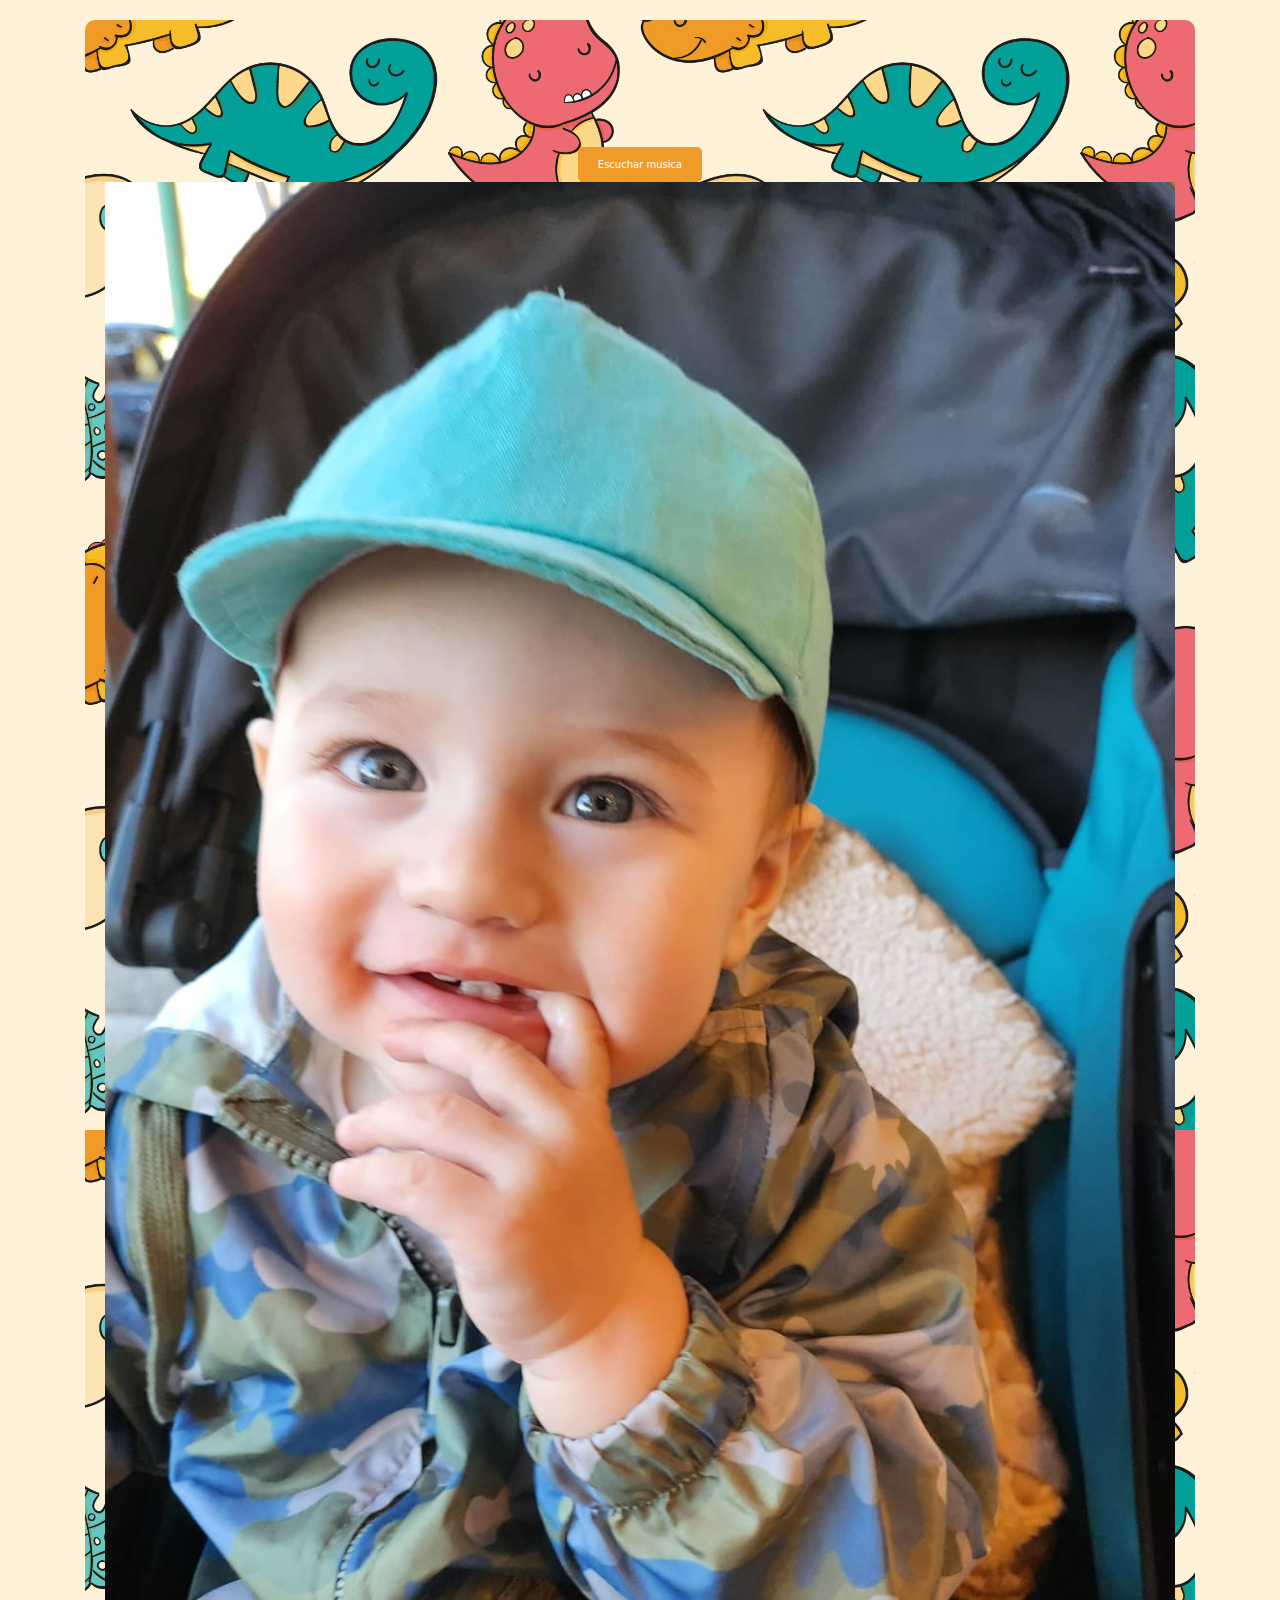
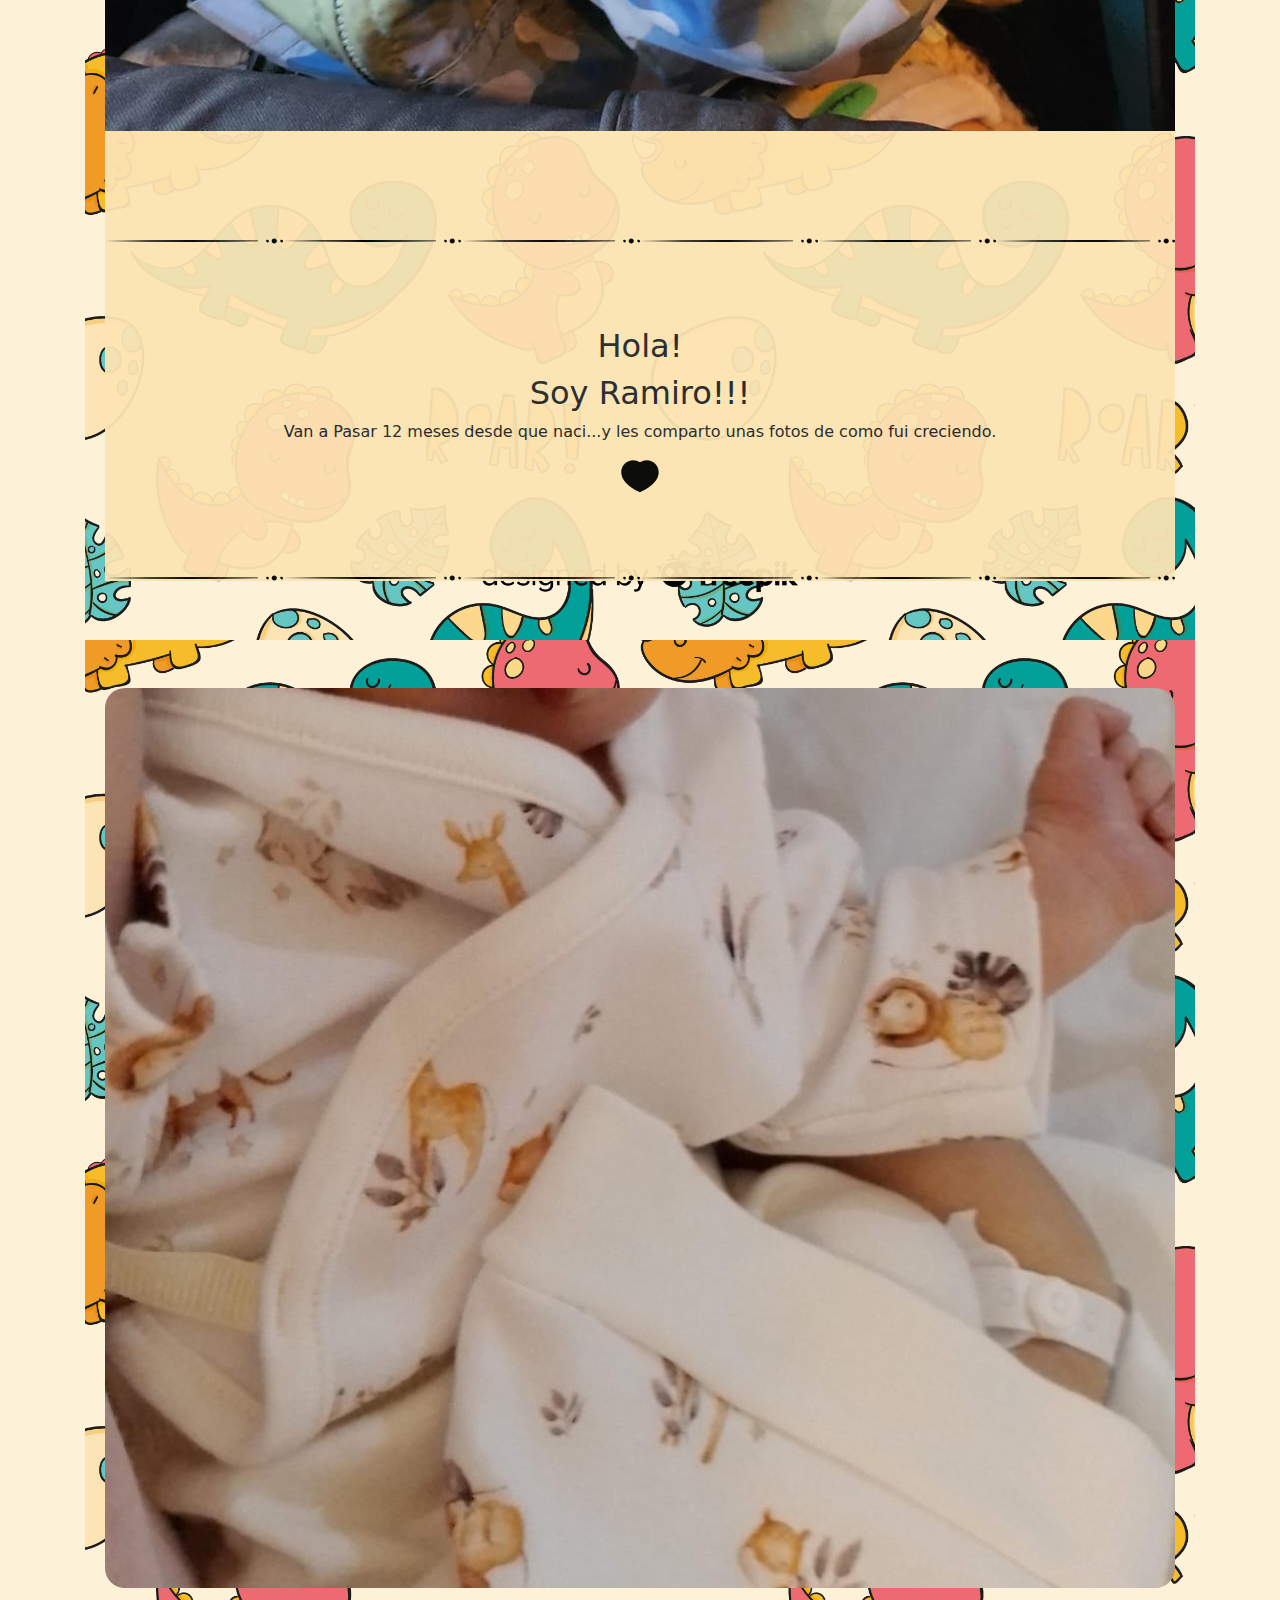
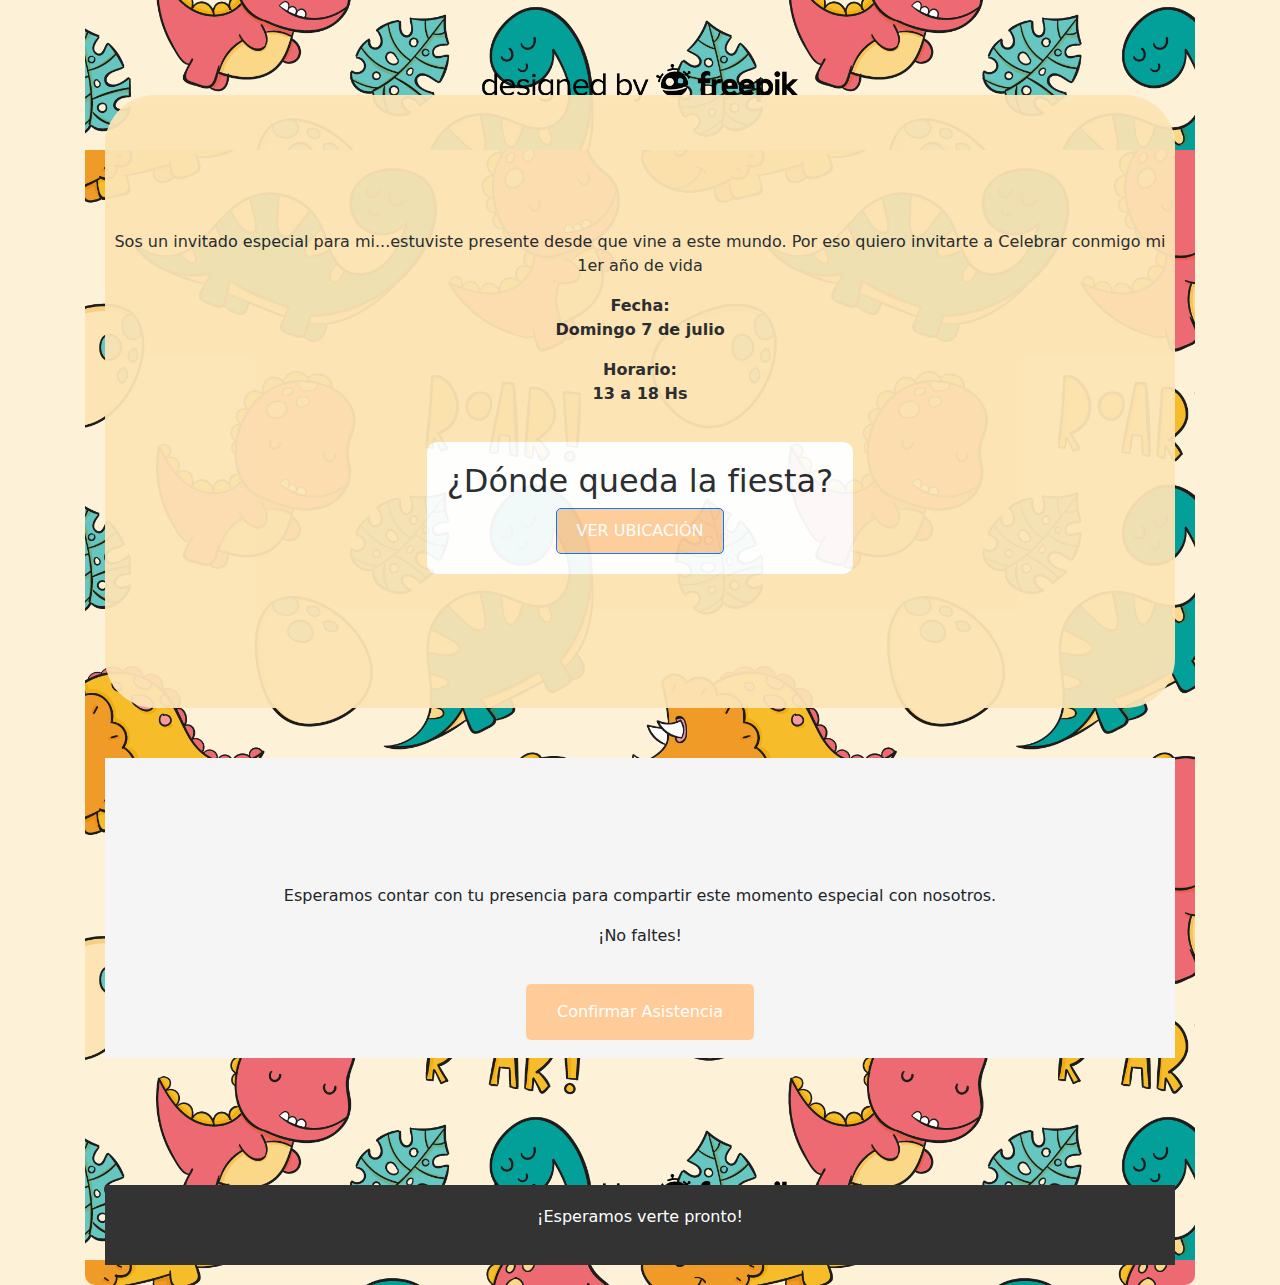
==== commit 4765eeba: "add" ====
--- a/pagina-principal.html
+++ b/pagina-principal.html
@@ -21,7 +21,7 @@
       <section class="container-banner">
         <div class="reproductor">
           <button id="music-button">Escuchar musica</button>
-            <audio id="background-music" src="./assets/audio/temilla.mp3"></audio>
+            <audio id="background-music" src="./assets/Music/Sin Bandera - Que me alcance la vida - Un Bebe! (mp3cut.net).mp3"></audio>
         </div>
         <div class="banner">
           <img class="img-banner" src="./assets/imagenes_ramiro/7.jpeg" alt="width:100%" srcset="">
@@ -146,8 +146,9 @@
 
           </svg></div>
         <div class="texto-bienvenida">
-          <h2>¡Hola!</h2>
-          <p>Te invitamos a celebrar el primer año de vida de nuestro bebé.</p>
+          <h2>Hola!</h2>
+          <h2>Soy Ramiro!!!</h2>
+          <p>Van a Pasar 12 meses desde que naci...y les comparto unas fotos de como fui creciendo.</p>
           <div class="corazon-falta">
             <svg xmlns="http://www.w3.org/2000/svg" viewBox="0 0 38 32" width="38" height="32"
               preserveAspectRatio="xMidYMid meet"
@@ -339,10 +340,11 @@
 
       <section class="fecha-lugar">
         <div class="contenedor-lugar">
-          <p>Fecha:<br> Domingo 7 de julio </p>
-          <p>Horario:<br> 13 a 18 Hs</p>
+          <p>Sos un invitado especial para mi...estuviste presente desde que vine a este mundo. Por eso quiero invitarte a Celebrar conmigo mi 1er año de vida</p>
+          <p style="font-weight: bold;">Fecha:<br> Domingo 7 de julio</p>
+          <p style="font-weight: bold;">Horario:<br> 13 a 18 Hs</p>
           <div class="location">
-            <h2>¿Dónde queda la fiestita?</h2>
+            <h2>¿Dónde queda la fiesta?</h2>
             <!-- Botón para redirigir a otra página -->
             <div class="map-button">
               <a href="ubicacion.html" class="btn btn-primary">VER UBICACIÓN</a>
@@ -423,4 +425,4 @@
   </script>
 </body>
 
-</html>+</html>
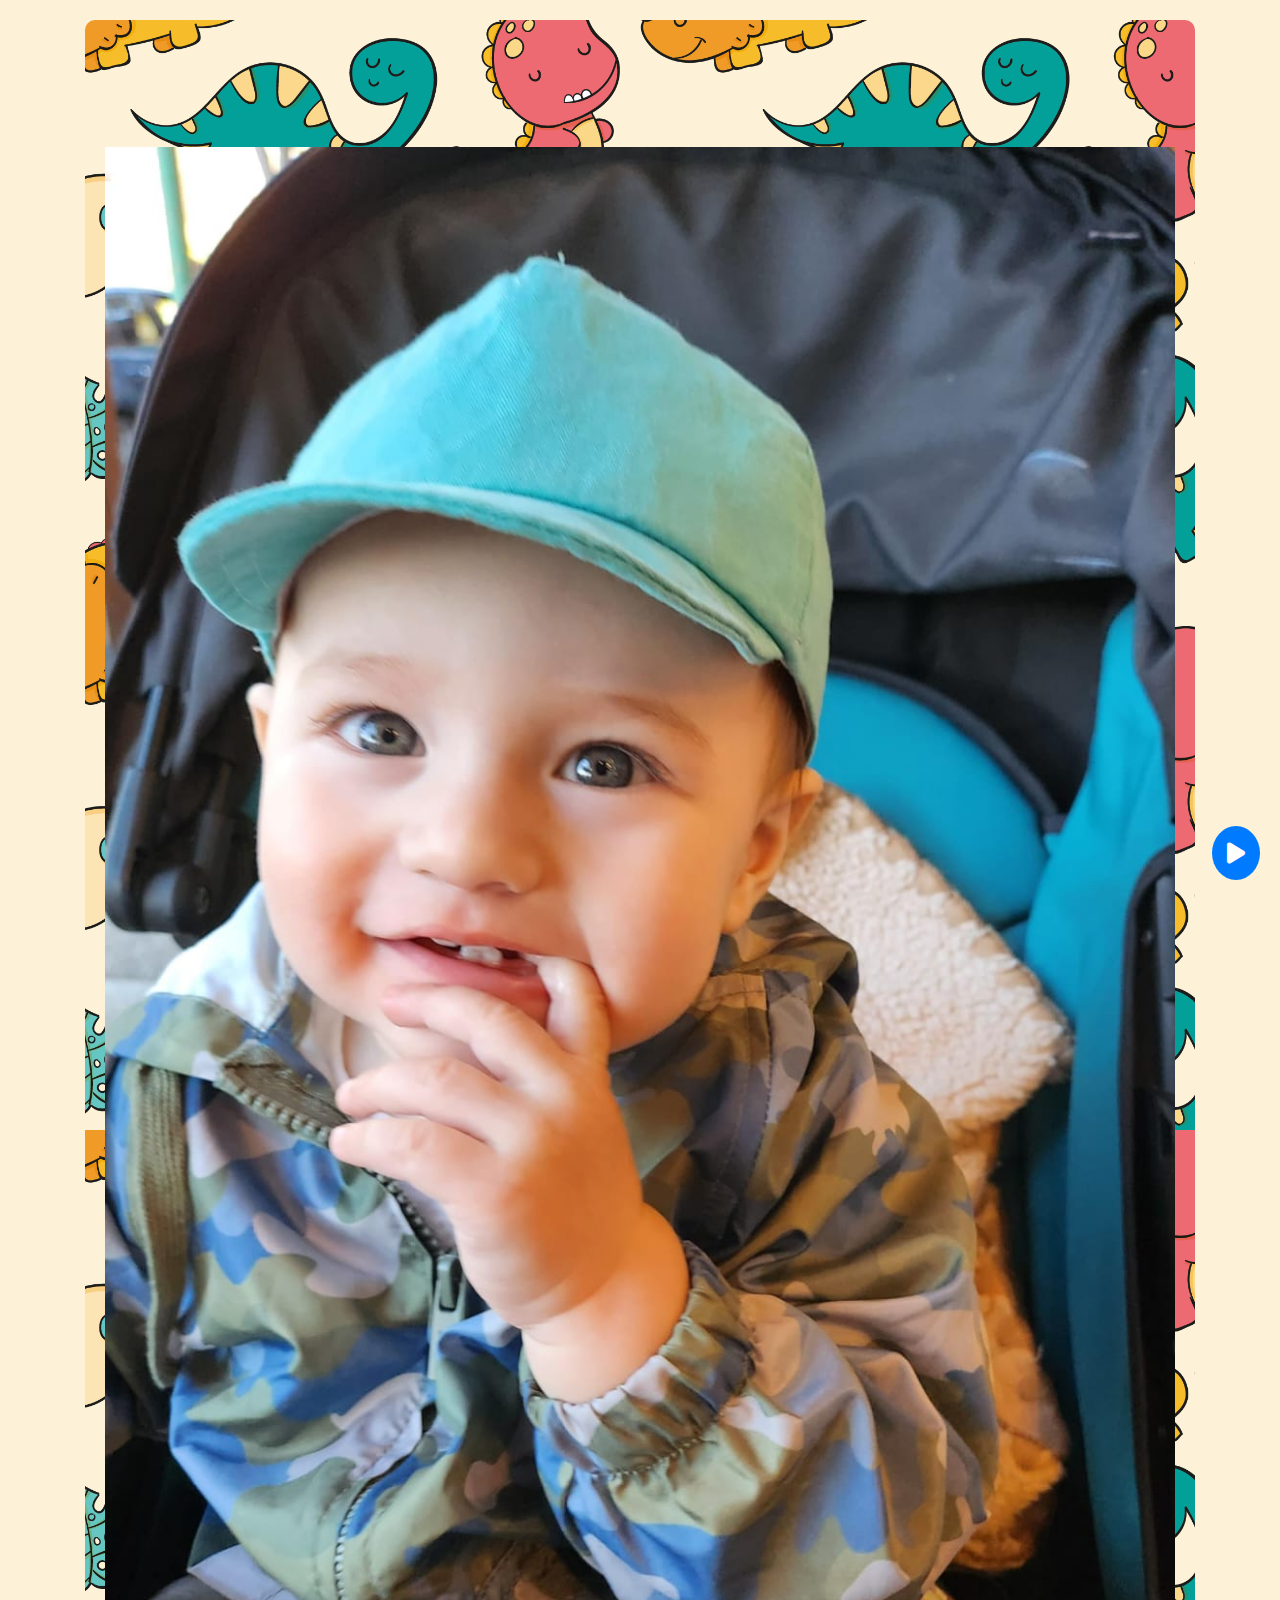
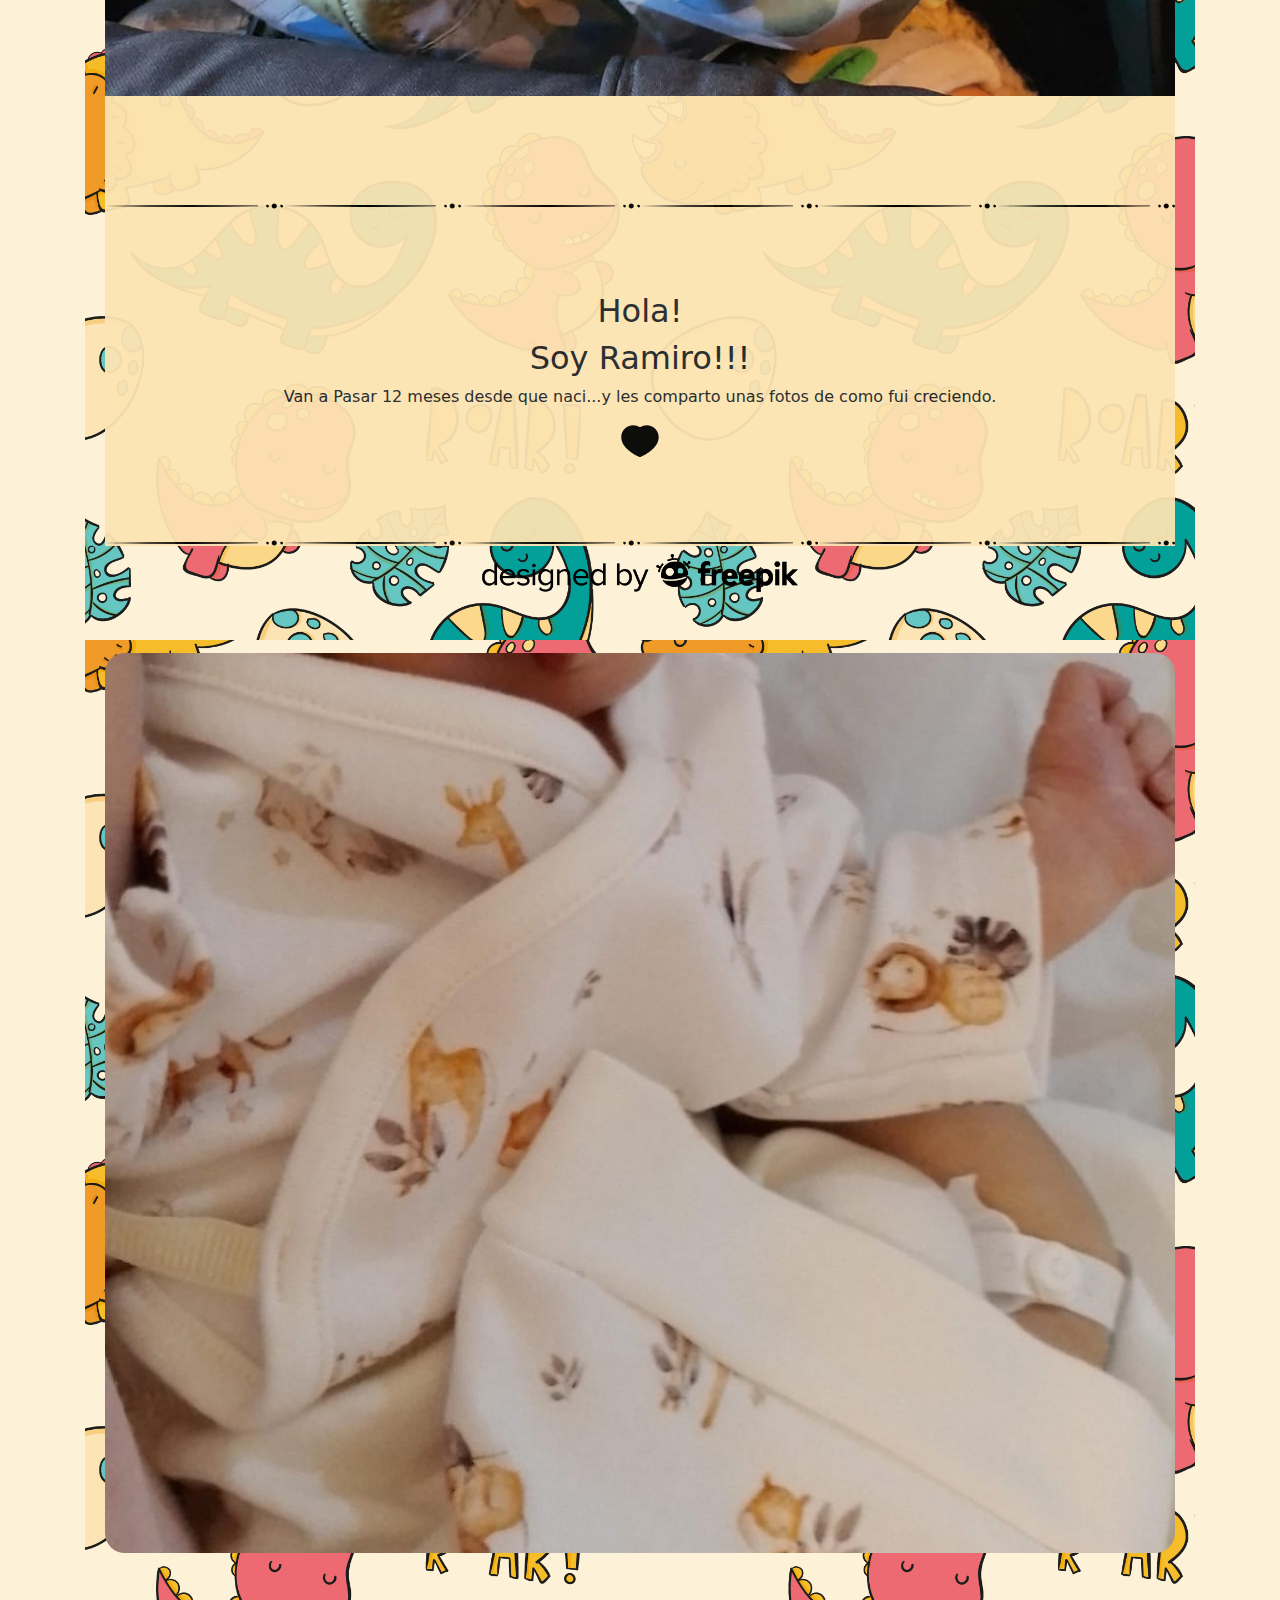
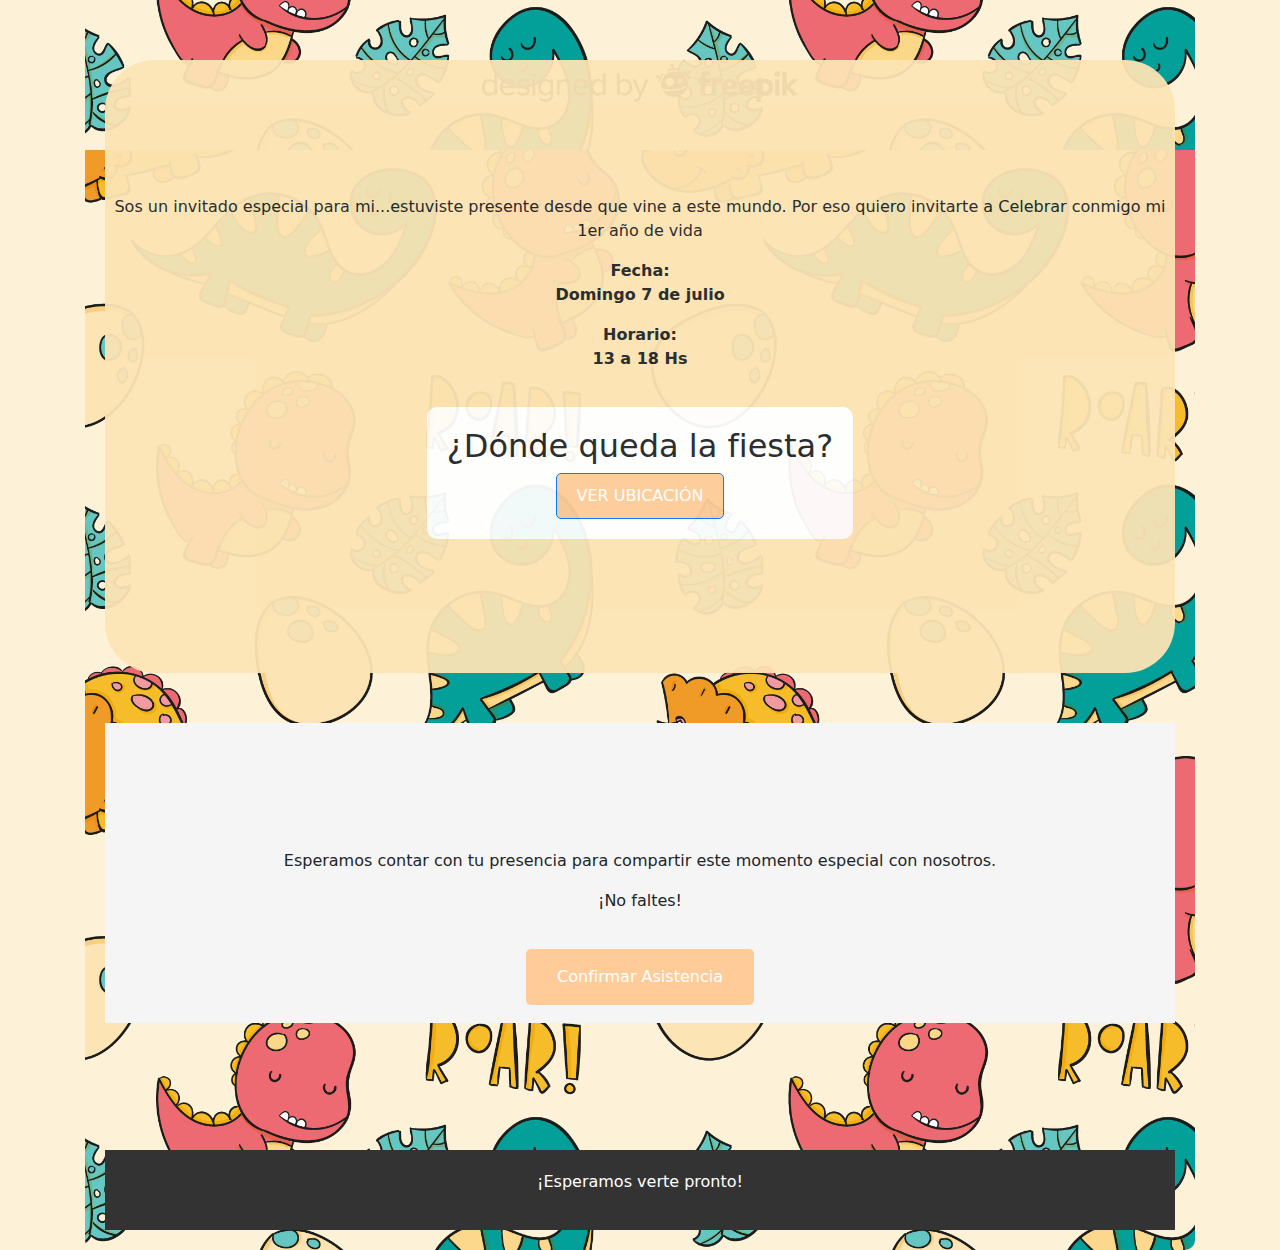
==== commit b016beb0: "add music off on" ====
--- a/pagina-principal.html
+++ b/pagina-principal.html
@@ -10,6 +10,8 @@
   <link rel="preconnect" href="https://fonts.googleapis.com">
 <link rel="preconnect" href="https://fonts.gstatic.com" crossorigin>
 <link href="https://fonts.googleapis.com/css2?family=Roboto+Condensed:ital,wght@0,100..900;1,100..900&display=swap" rel="stylesheet">
+<link rel="stylesheet" href="https://cdnjs.cloudflare.com/ajax/libs/font-awesome/6.0.0-beta3/css/all.min.css">
+
 </head>
 
 <body>
@@ -20,8 +22,8 @@
     <div class="content">
       <section class="container-banner">
         <div class="reproductor">
-          <button id="music-button">Escuchar musica</button>
-            <audio id="background-music" src="./assets/Music/Sin Bandera - Que me alcance la vida - Un Bebe! (mp3cut.net).mp3"></audio>
+          <button id="music-button"><i class="fas fa-play"></i></button>
+    <audio id="background-music" src="/assets/Music/Sin Bandera - Que me alcance la vida - Un Bebe! (mp3cut.net).mp3"></audio>
         </div>
         <div class="banner">
           <img class="img-banner" src="./assets/imagenes_ramiro/7.jpeg" alt="width:100%" srcset="">
@@ -398,7 +400,7 @@
       const backgroundMusic = document.getElementById('background-music');
       let currentIndex = 0;
       let isPlaying = false;
-  
+
       function showNextImage() {
           currentIndex = (currentIndex + 1) % images.length;
           sliderContainer.scrollTo({
@@ -406,23 +408,33 @@
               behavior: 'smooth'
           });
       }
-  
+
       function toggleMusic() {
           if (isPlaying) {
               backgroundMusic.pause();
-              musicButton.textContent = 'Detener Musica';
+              musicButton.innerHTML = '<i class="fas fa-play"></i>';
           } else {
               backgroundMusic.play();
-              musicButton.textContent = 'Detener Musica';
+              musicButton.innerHTML = '<i class="fas fa-pause"></i>';
           }
           isPlaying = !isPlaying;
       }
-  
+
       setInterval(showNextImage, 3000); // Cambia cada 3 segundos
-  
+
       musicButton.addEventListener('click', toggleMusic);
+
+      // Revisar el parámetro 'music' en la URL
+      const urlParams = new URLSearchParams(window.location.search);
+      const musicParam = urlParams.get('music');
+      if (musicParam === 'true') {
+          backgroundMusic.play();
+          musicButton.innerHTML = '<i class="fas fa-pause"></i>';
+          isPlaying = true;
+      }
   });
-  </script>
+</script>
+
 </body>
 
 </html>
--- a/styles.css
+++ b/styles.css
@@ -323,19 +323,22 @@
 }
 
 #music-button {
-    position:static;
+    position: fixed;
     bottom: 20px;
     right: 20px;
-    padding: 10px 20px;
-    font-size: 10px;
-    background-color: #F09A28;
+    padding: 15px;
+    font-size: 24px;
+    background-color: #007BFF;
     color: white;
     border: none;
-    border-radius: 5px;
+    border-radius: 50%;
     cursor: pointer;
+    display: flex;
+    align-items: center;
+    justify-content: center;
     z-index: 3;
   }
   
   #music-button:hover {
-    background-color: #F09A28;
+    background-color: #0056b3;
   }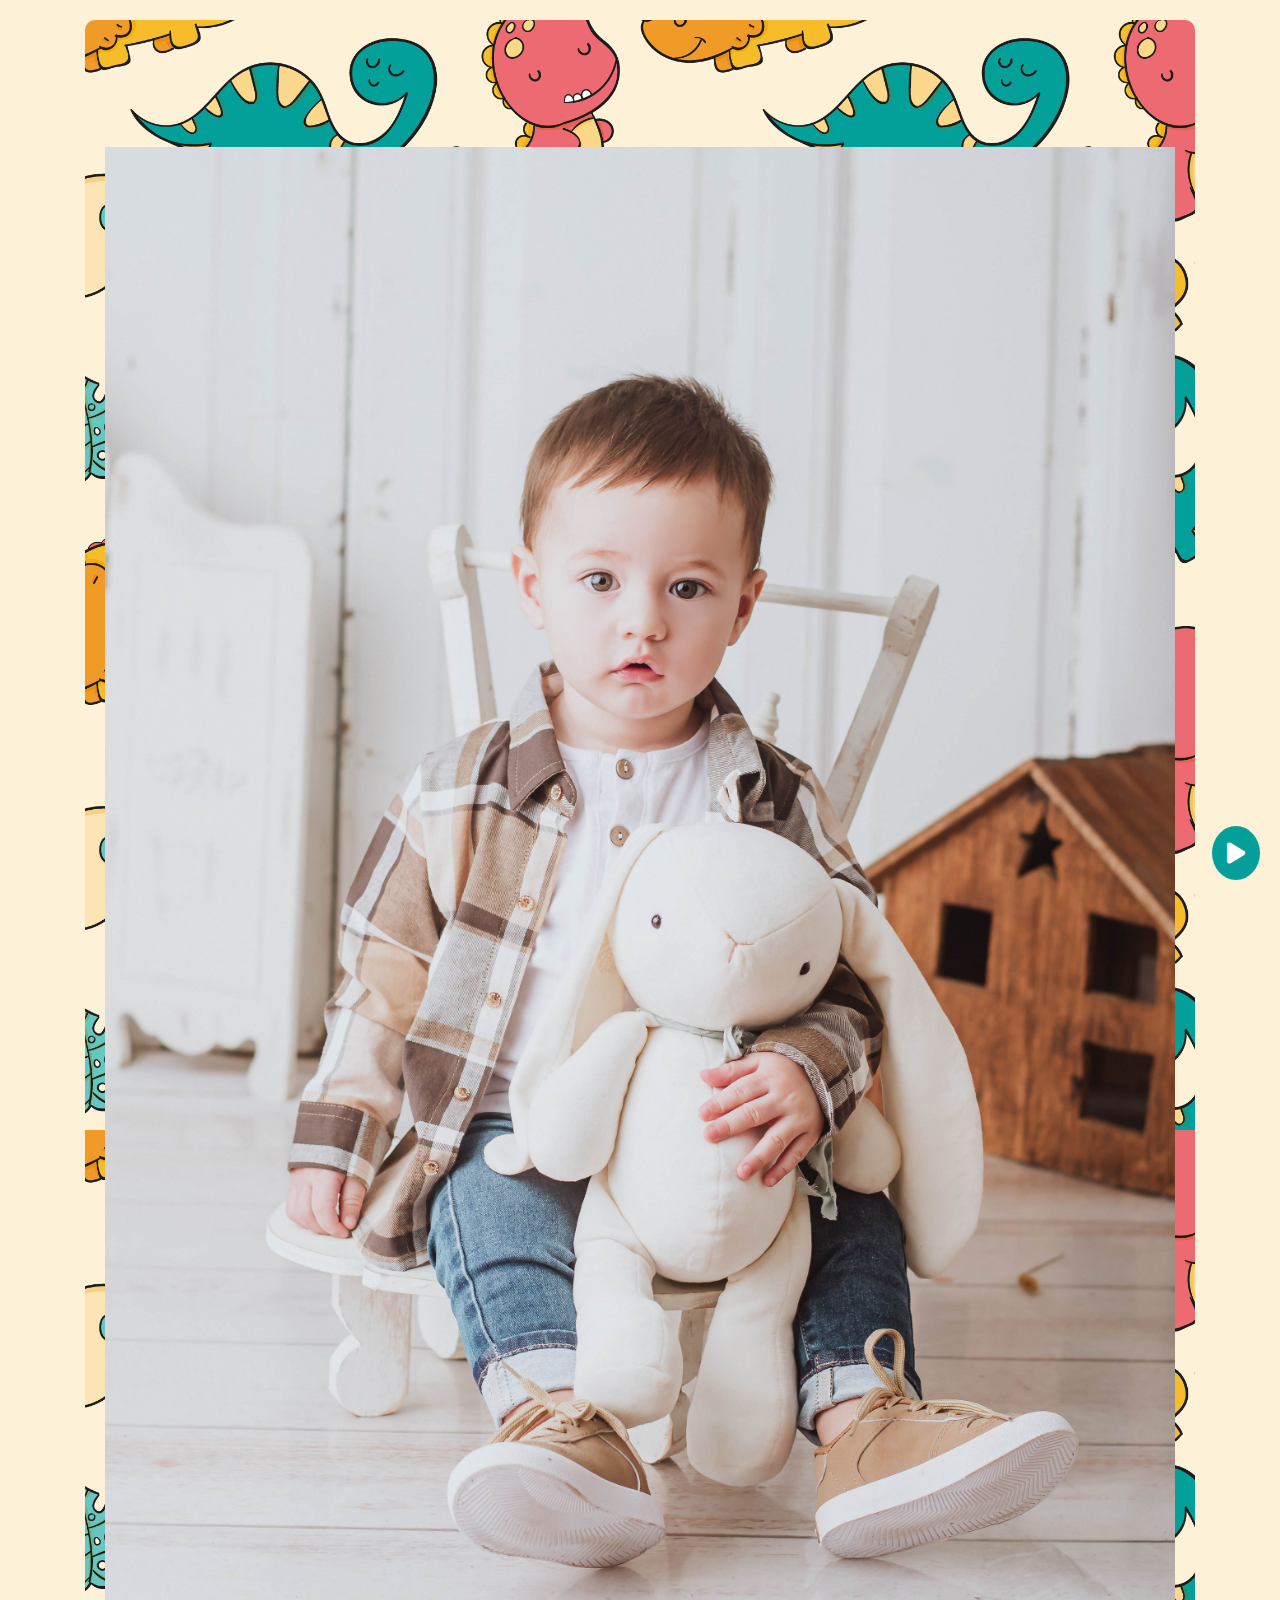
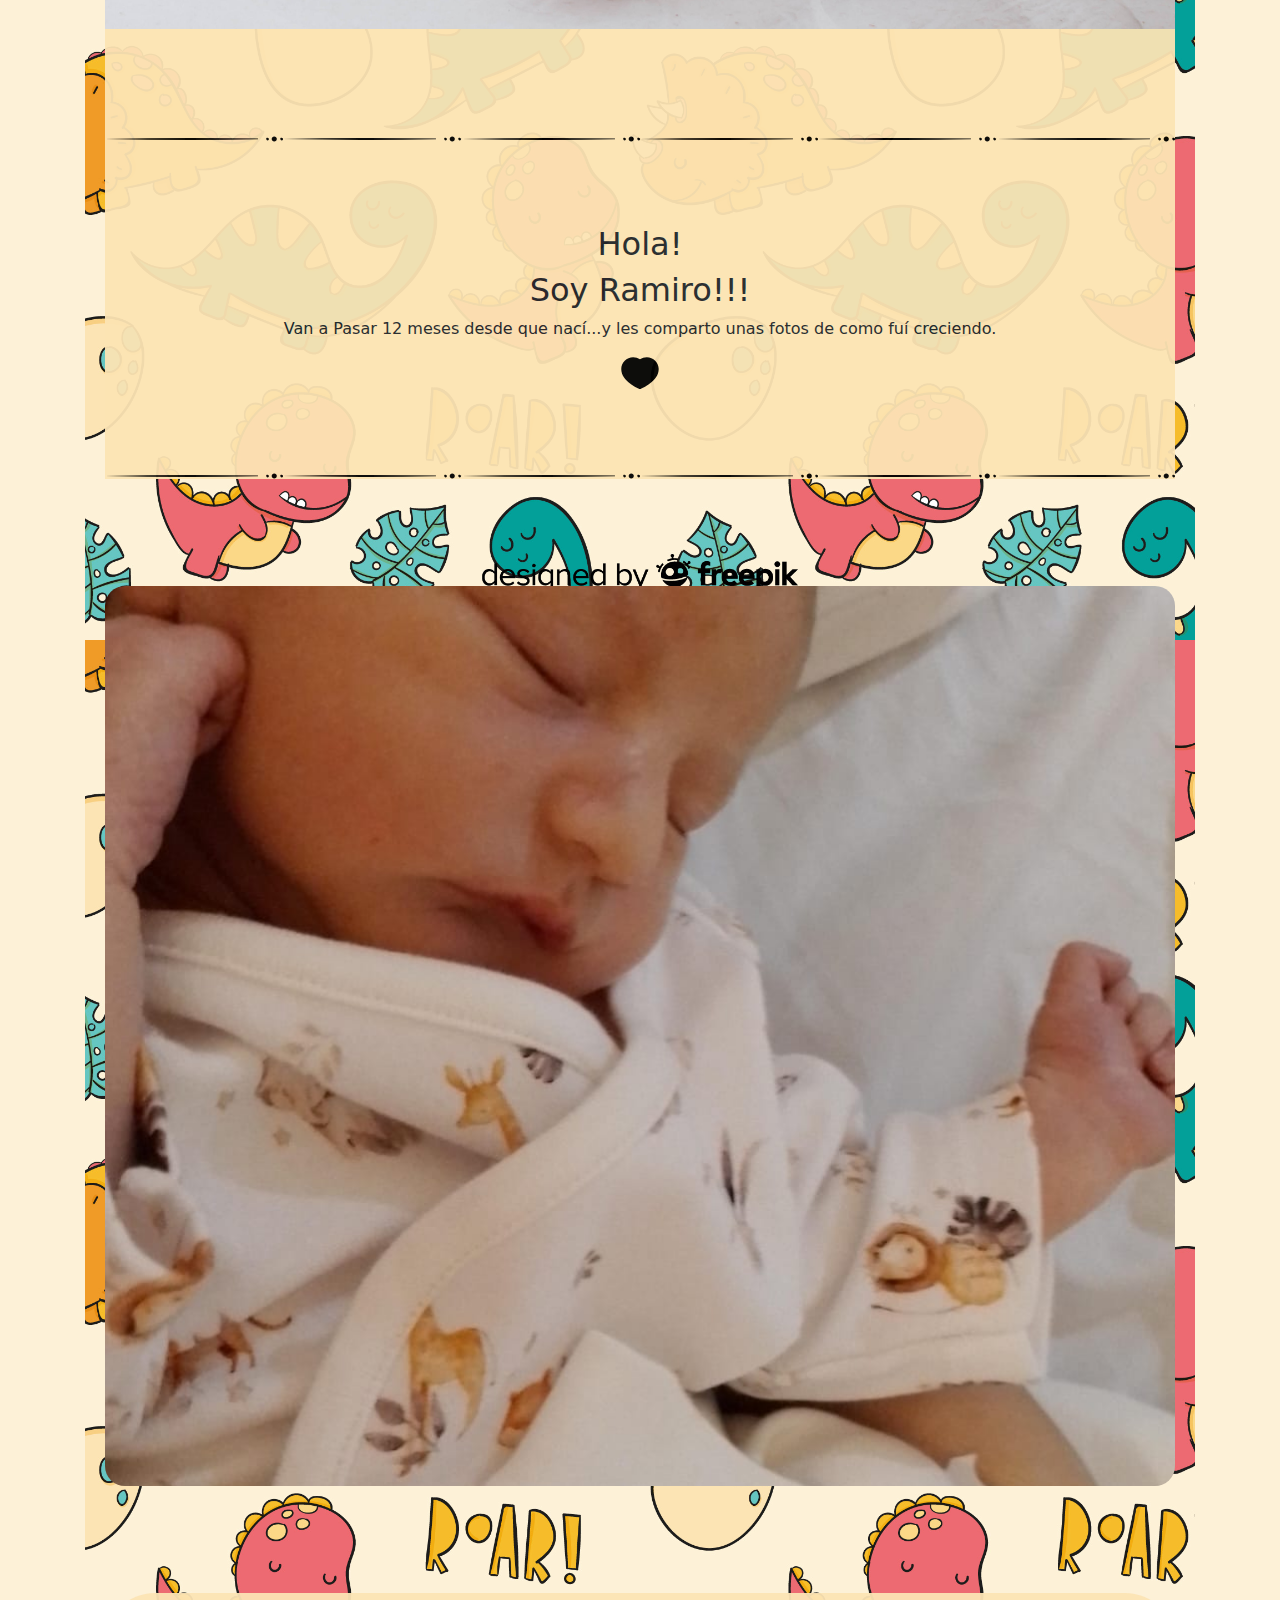
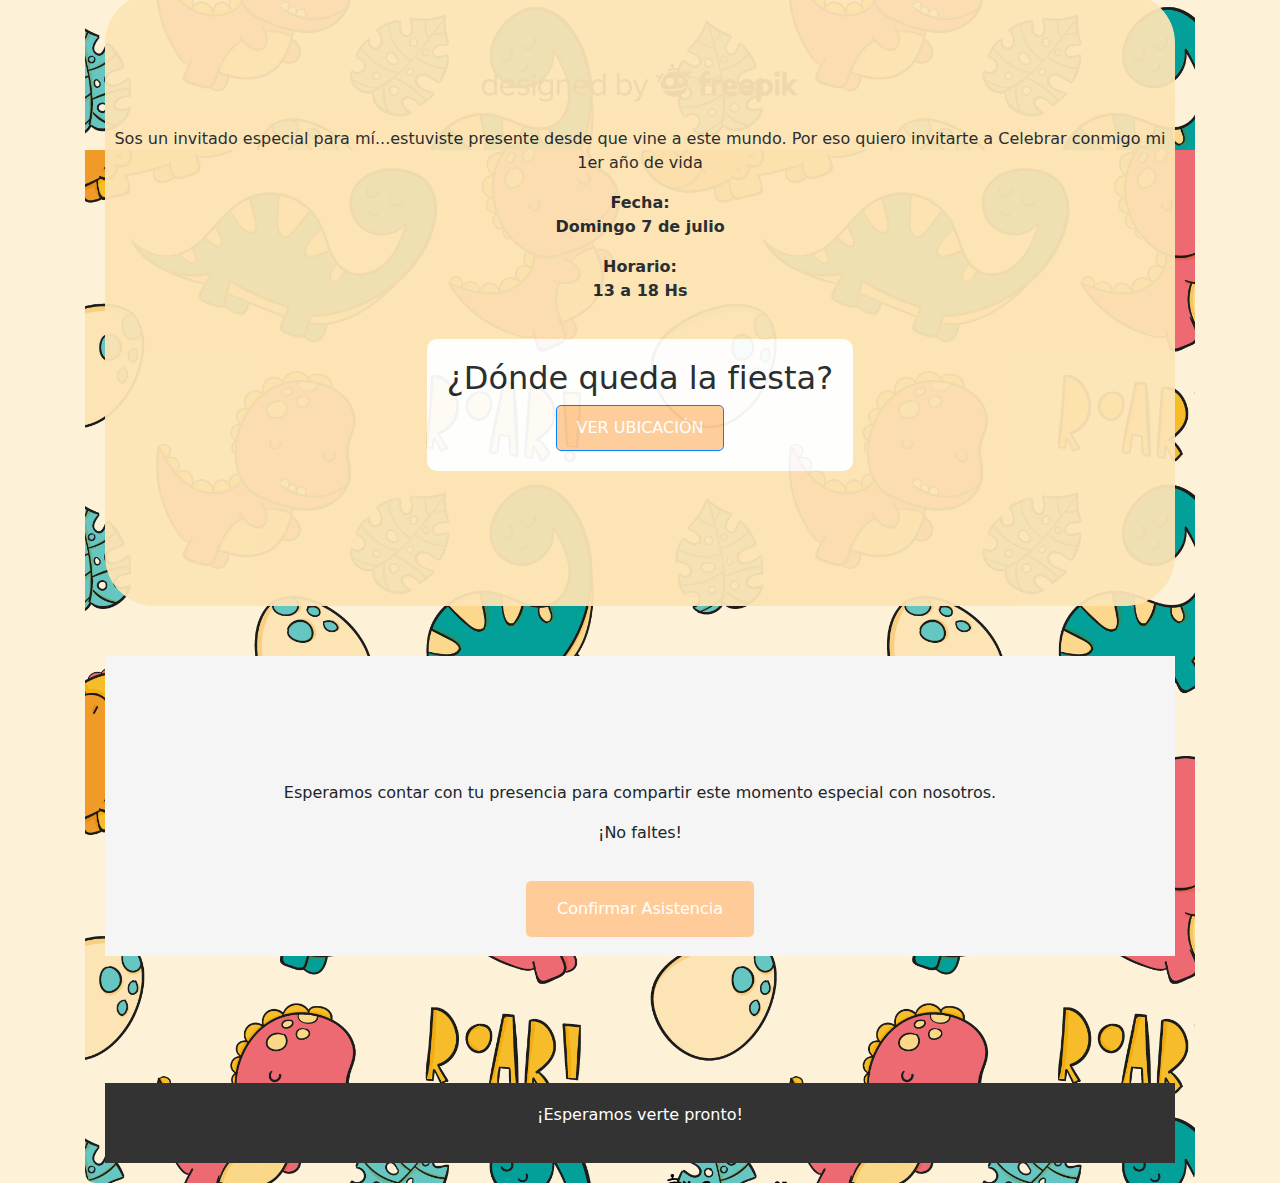
==== commit be3bc50c: "add photos" ====
--- a/pagina-principal.html
+++ b/pagina-principal.html
@@ -26,7 +26,7 @@
     <audio id="background-music" src="/assets/Music/Sin Bandera - Que me alcance la vida - Un Bebe! (mp3cut.net).mp3"></audio>
         </div>
         <div class="banner">
-          <img class="img-banner" src="./assets/imagenes_ramiro/7.jpeg" alt="width:100%" srcset="">
+          <img class="img-banner" src="./assets/imagenes_ramiro/PORTADA.jpg" alt="width:100%" srcset="">
         </div>
 
       </section>
@@ -150,7 +150,7 @@
         <div class="texto-bienvenida">
           <h2>Hola!</h2>
           <h2>Soy Ramiro!!!</h2>
-          <p>Van a Pasar 12 meses desde que naci...y les comparto unas fotos de como fui creciendo.</p>
+          <p>Van a Pasar 12 meses desde que nací...y les comparto unas fotos de como fuí creciendo.</p>
           <div class="corazon-falta">
             <svg xmlns="http://www.w3.org/2000/svg" viewBox="0 0 38 32" width="38" height="32"
               preserveAspectRatio="xMidYMid meet"
@@ -338,11 +338,15 @@
         <img class="slider-item" src="assets/imagenes_ramiro/4.jpeg" />
         <img class="slider-item" src="assets/imagenes_ramiro/5.jpeg" />
         <img class="slider-item" src="assets/imagenes_ramiro/6.jpeg" />
+        <img class="slider-item" src="assets/imagenes_ramiro/7.jpeg" />
+        <img class="slider-item" src="assets/imagenes_ramiro/GALERIA1.jpg" />
+        <img class="slider-item" src="assets/imagenes_ramiro/GALERIA2.jpg" />
+        <img class="slider-item" src="assets/imagenes_ramiro/GALERIA3.jpg" />
       </div>
 
       <section class="fecha-lugar">
         <div class="contenedor-lugar">
-          <p>Sos un invitado especial para mi...estuviste presente desde que vine a este mundo. Por eso quiero invitarte a Celebrar conmigo mi 1er año de vida</p>
+          <p>Sos un invitado especial para mí...estuviste presente desde que vine a este mundo. Por eso quiero invitarte a Celebrar conmigo mi 1er año de vida</p>
           <p style="font-weight: bold;">Fecha:<br> Domingo 7 de julio</p>
           <p style="font-weight: bold;">Horario:<br> 13 a 18 Hs</p>
           <div class="location">
--- a/styles.css
+++ b/styles.css
@@ -255,7 +255,7 @@
   flex: 0 0 100%;
   width: 100%;
   object-fit: cover;
-  object-position: 20% 100%;
+  
 }
 
 
@@ -328,7 +328,7 @@
     right: 20px;
     padding: 15px;
     font-size: 24px;
-    background-color: #007BFF;
+    background-color: #039F98;
     color: white;
     border: none;
     border-radius: 50%;
@@ -340,5 +340,5 @@
   }
   
   #music-button:hover {
-    background-color: #0056b3;
+    background-color: #039F98;
   }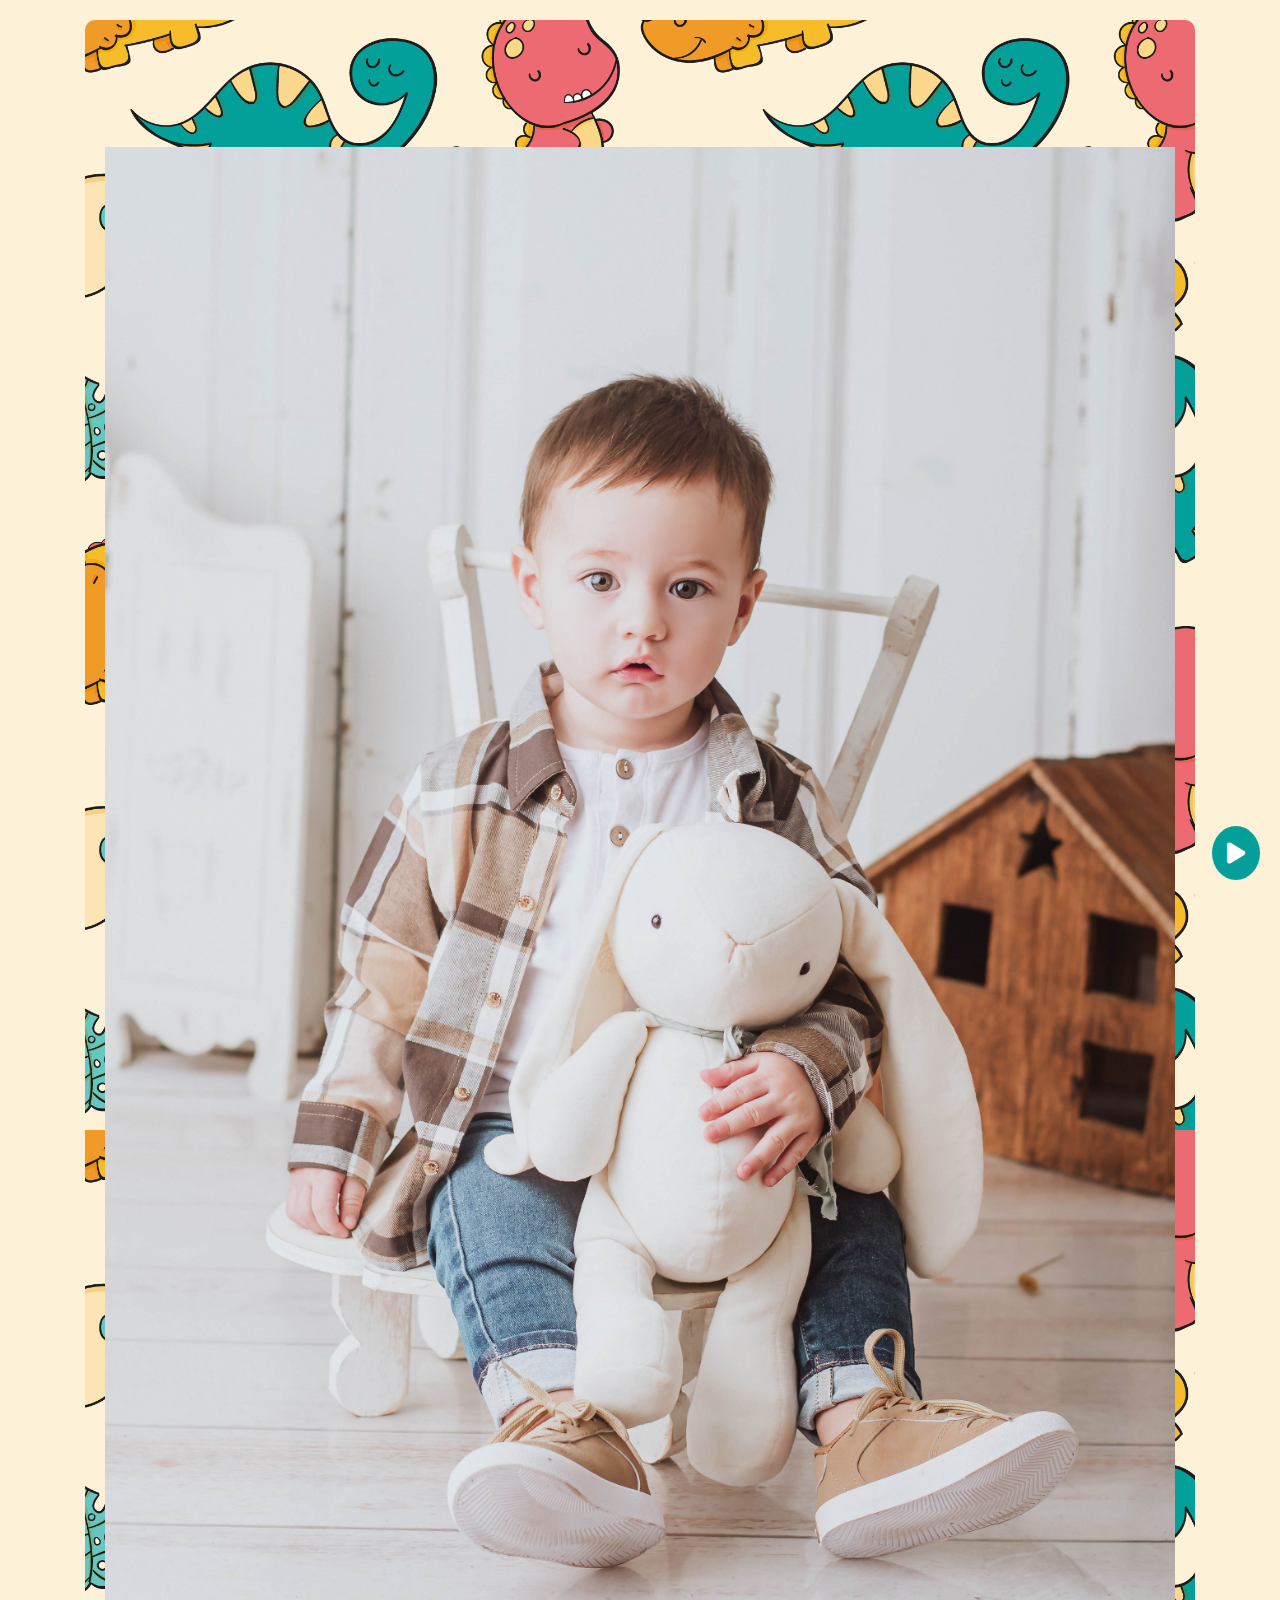
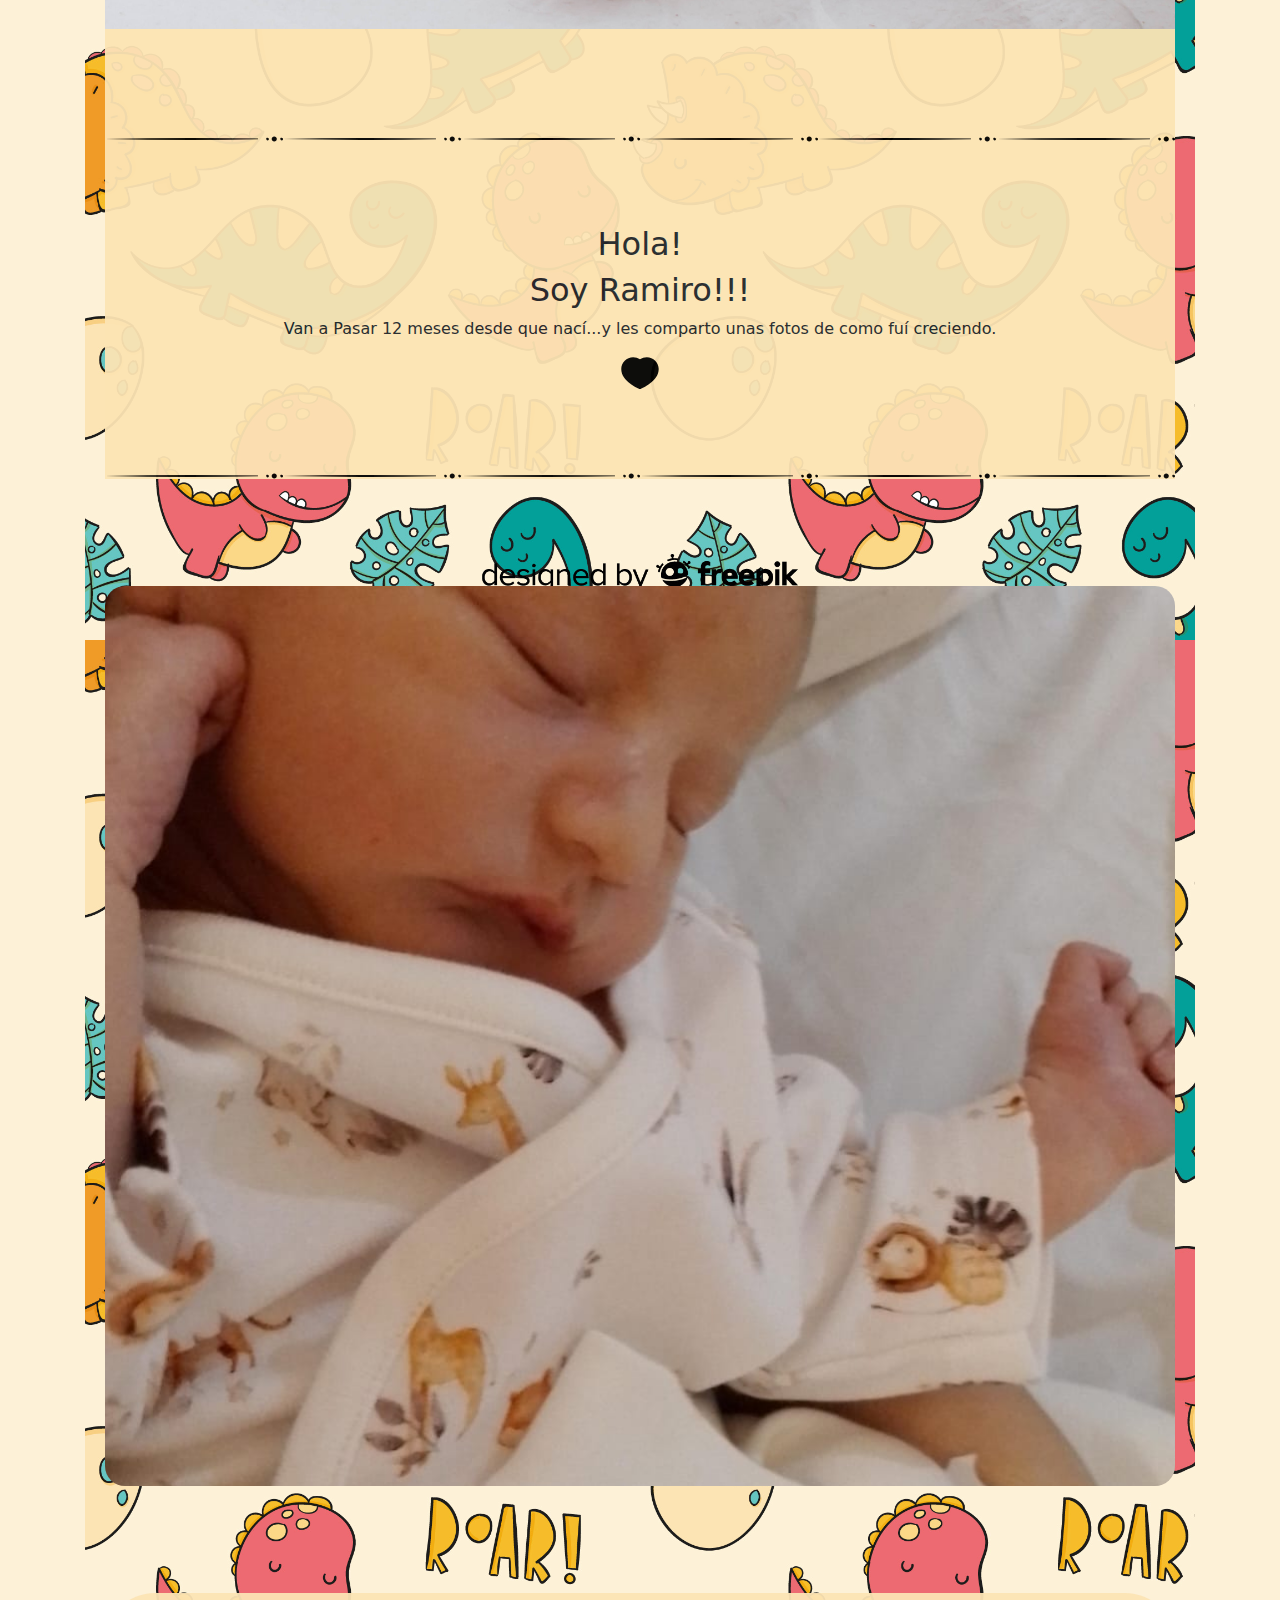
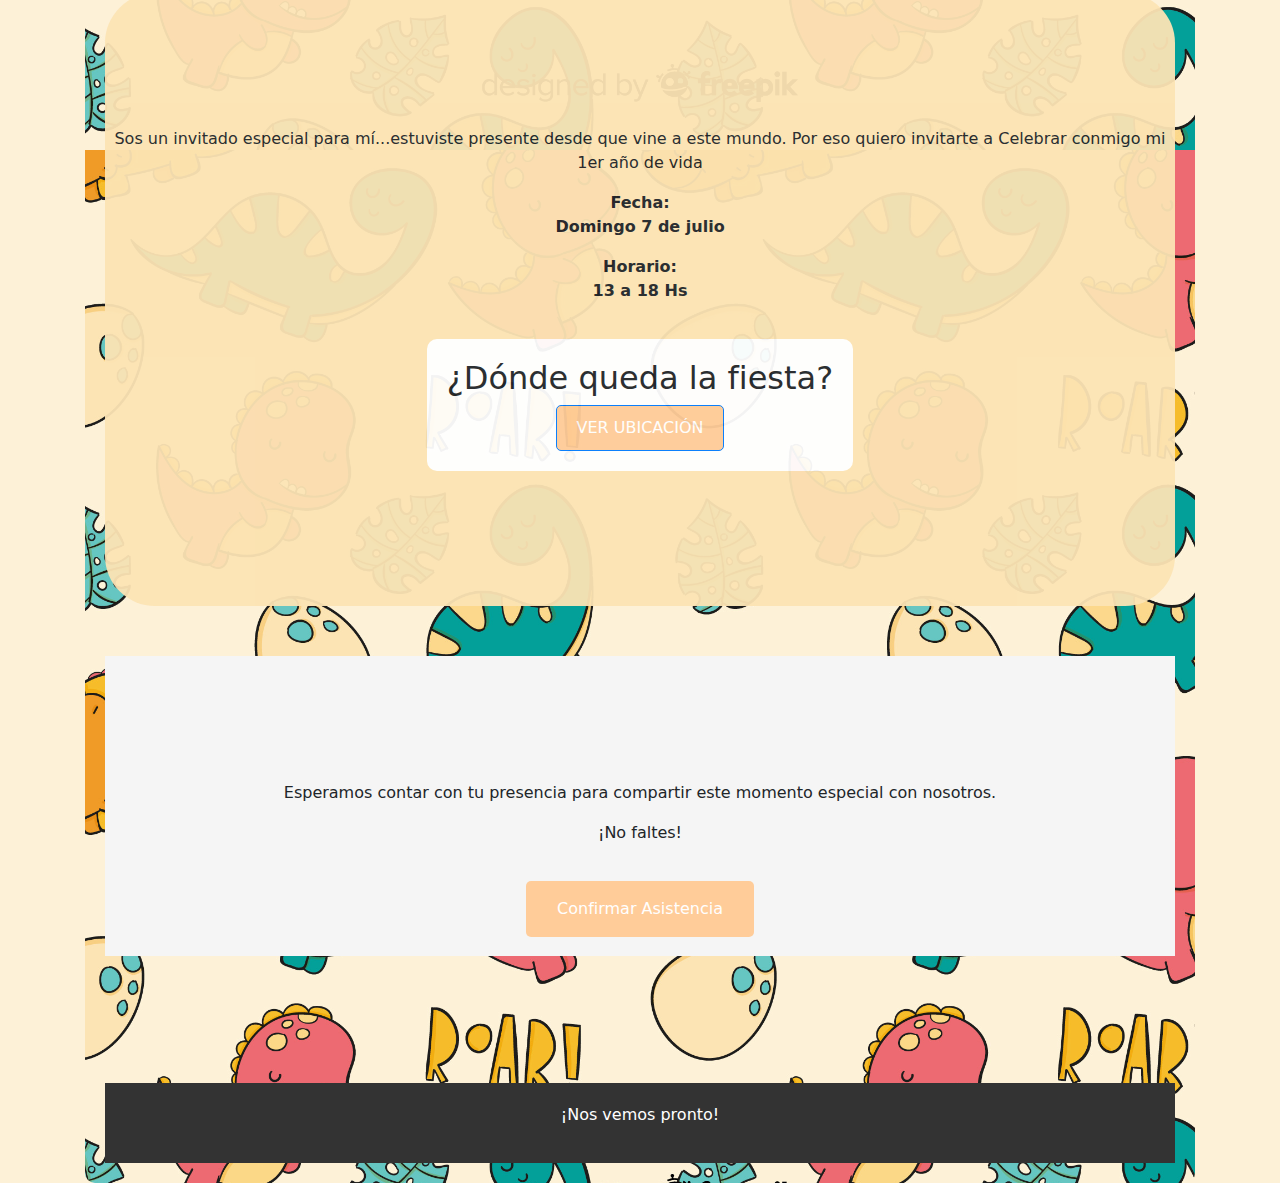
==== commit 91a1e5f1: "mod txt" ====
--- a/pagina-principal.html
+++ b/pagina-principal.html
@@ -369,7 +369,7 @@
       </section>
       <section>
         <div class="footer">
-          <p>¡Esperamos verte pronto!</p>
+          <p>¡Nos vemos pronto!</p>
         </div>
       </section>
 
